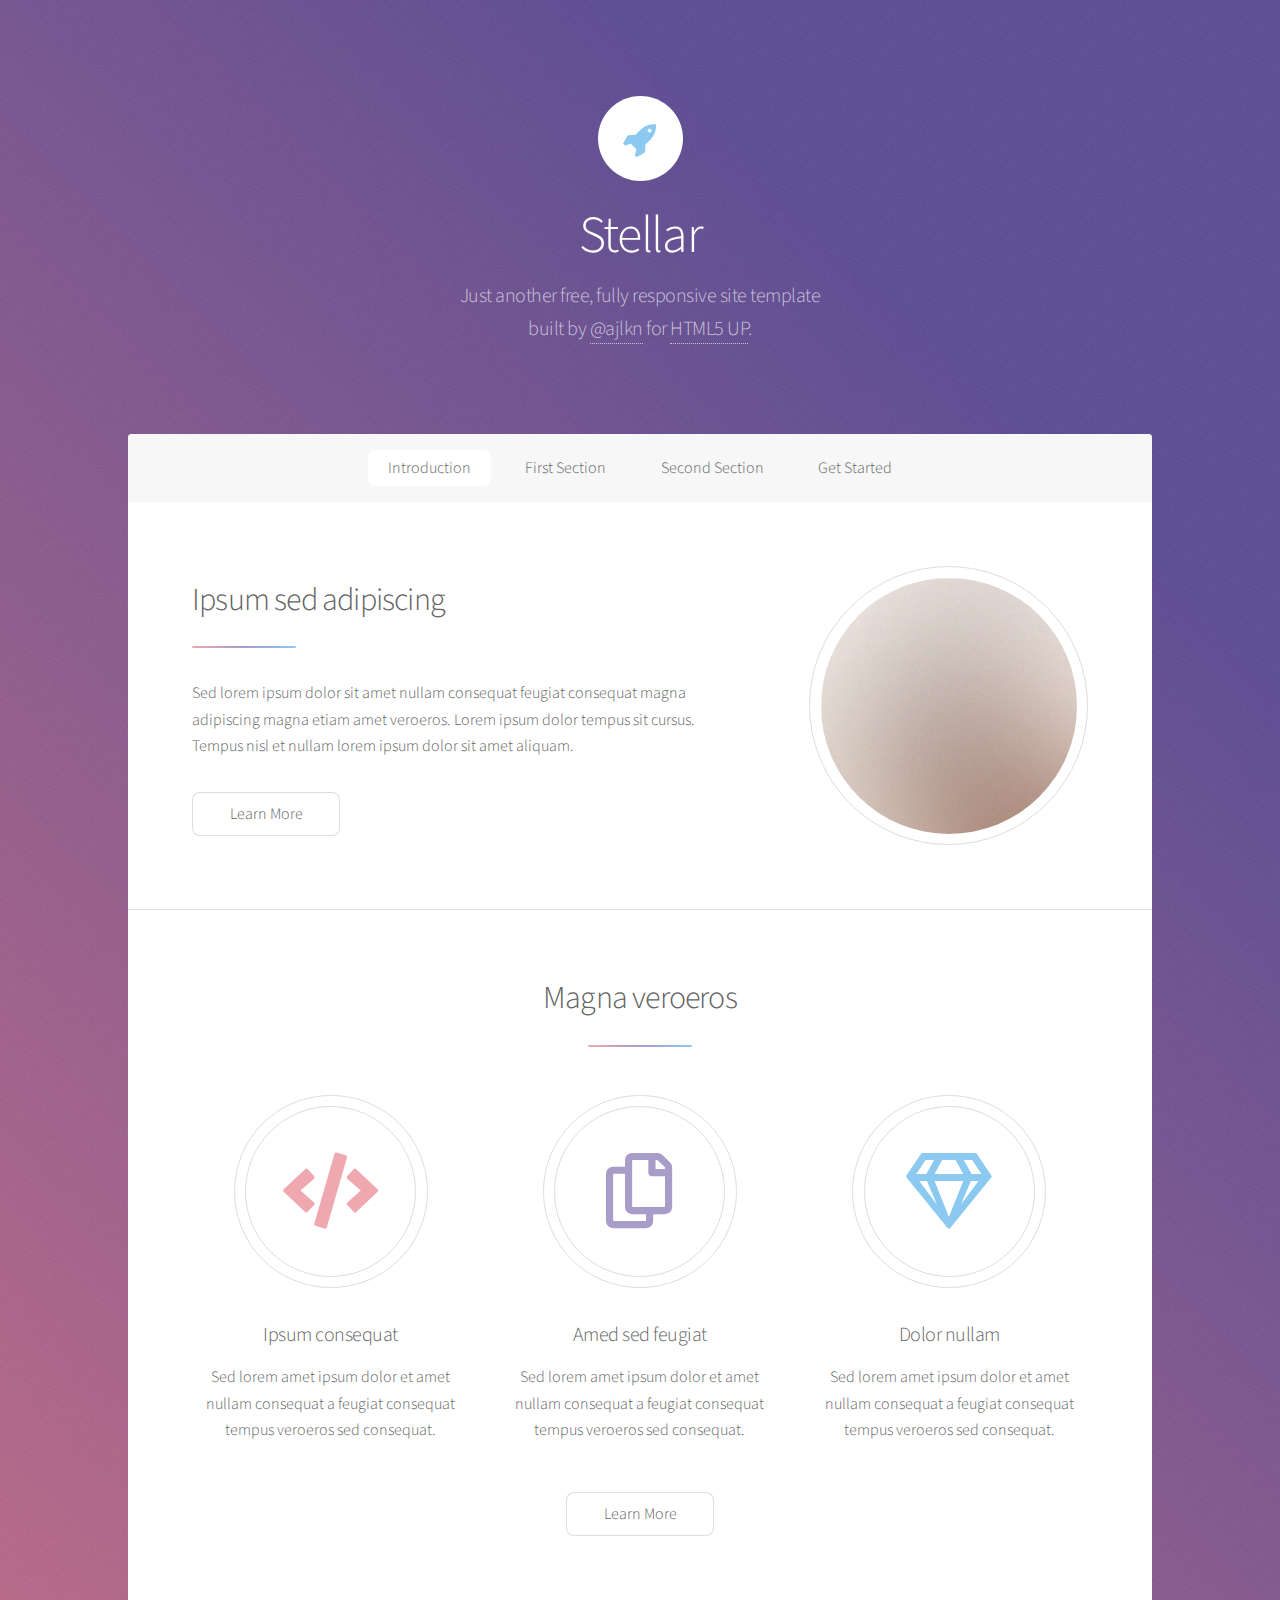
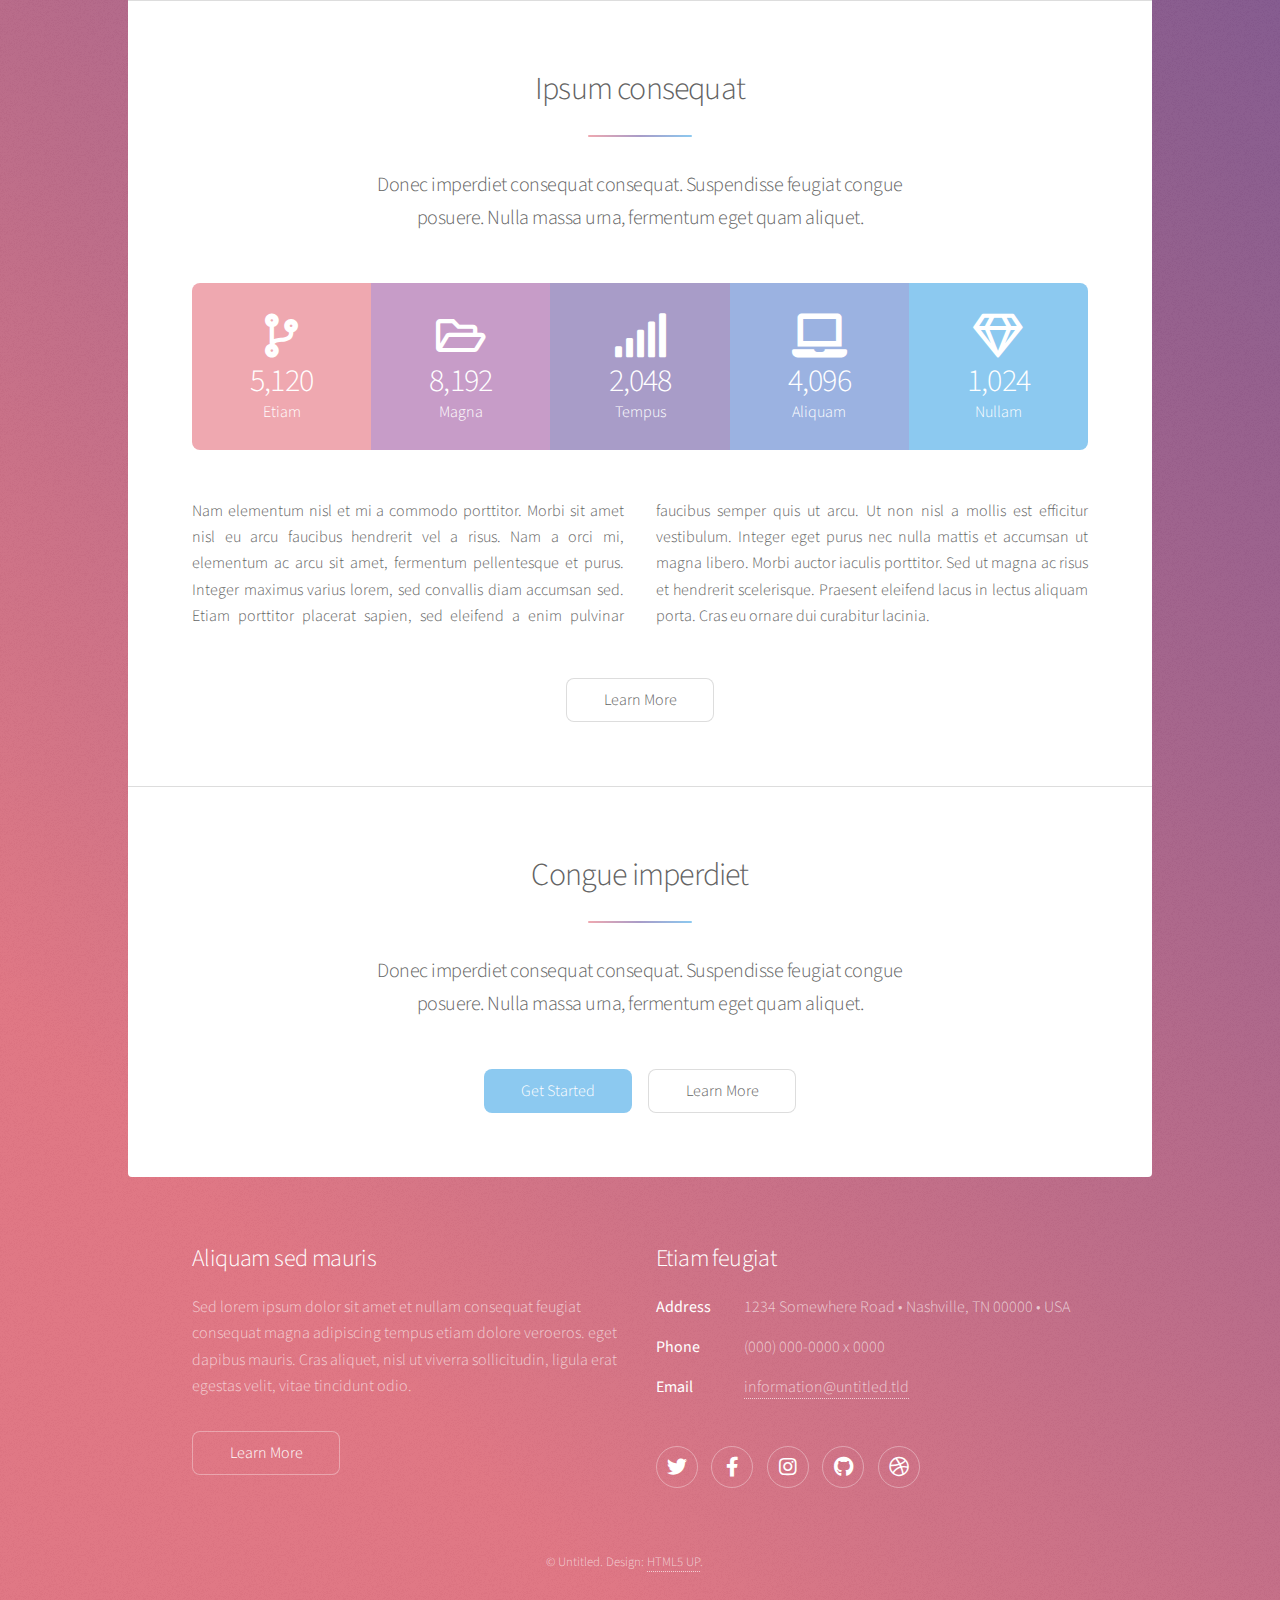
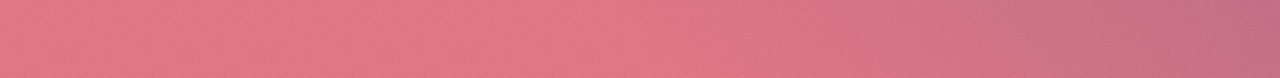
==== index.html @ 2b565977 "chore(pages): Initial commit with template" ====
<!DOCTYPE HTML>
<!--
	Stellar by HTML5 UP
	html5up.net | @ajlkn
	Free for personal and commercial use under the CCA 3.0 license (html5up.net/license)
-->
<html>
	<head>
		<title>Stellar by HTML5 UP</title>
		<meta charset="utf-8" />
		<meta name="viewport" content="width=device-width, initial-scale=1, user-scalable=no" />
		<link rel="stylesheet" href="assets/css/main.css" />
		<noscript><link rel="stylesheet" href="assets/css/noscript.css" /></noscript>
	</head>
	<body class="is-preload">

		<!-- Wrapper -->
			<div id="wrapper">

				<!-- Header -->
					<header id="header" class="alt">
						<span class="logo"><img src="images/logo.svg" alt="" /></span>
						<h1>Stellar</h1>
						<p>Just another free, fully responsive site template<br />
						built by <a href="https://twitter.com/ajlkn">@ajlkn</a> for <a href="https://html5up.net">HTML5 UP</a>.</p>
					</header>

				<!-- Nav -->
					<nav id="nav">
						<ul>
							<li><a href="#intro" class="active">Introduction</a></li>
							<li><a href="#first">First Section</a></li>
							<li><a href="#second">Second Section</a></li>
							<li><a href="#cta">Get Started</a></li>
						</ul>
					</nav>

				<!-- Main -->
					<div id="main">

						<!-- Introduction -->
							<section id="intro" class="main">
								<div class="spotlight">
									<div class="content">
										<header class="major">
											<h2>Ipsum sed adipiscing</h2>
										</header>
										<p>Sed lorem ipsum dolor sit amet nullam consequat feugiat consequat magna
										adipiscing magna etiam amet veroeros. Lorem ipsum dolor tempus sit cursus.
										Tempus nisl et nullam lorem ipsum dolor sit amet aliquam.</p>
										<ul class="actions">
											<li><a href="generic.html" class="button">Learn More</a></li>
										</ul>
									</div>
									<span class="image"><img src="images/pic01.jpg" alt="" /></span>
								</div>
							</section>

						<!-- First Section -->
							<section id="first" class="main special">
								<header class="major">
									<h2>Magna veroeros</h2>
								</header>
								<ul class="features">
									<li>
										<span class="icon solid major style1 fa-code"></span>
										<h3>Ipsum consequat</h3>
										<p>Sed lorem amet ipsum dolor et amet nullam consequat a feugiat consequat tempus veroeros sed consequat.</p>
									</li>
									<li>
										<span class="icon major style3 fa-copy"></span>
										<h3>Amed sed feugiat</h3>
										<p>Sed lorem amet ipsum dolor et amet nullam consequat a feugiat consequat tempus veroeros sed consequat.</p>
									</li>
									<li>
										<span class="icon major style5 fa-gem"></span>
										<h3>Dolor nullam</h3>
										<p>Sed lorem amet ipsum dolor et amet nullam consequat a feugiat consequat tempus veroeros sed consequat.</p>
									</li>
								</ul>
								<footer class="major">
									<ul class="actions special">
										<li><a href="generic.html" class="button">Learn More</a></li>
									</ul>
								</footer>
							</section>

						<!-- Second Section -->
							<section id="second" class="main special">
								<header class="major">
									<h2>Ipsum consequat</h2>
									<p>Donec imperdiet consequat consequat. Suspendisse feugiat congue<br />
									posuere. Nulla massa urna, fermentum eget quam aliquet.</p>
								</header>
								<ul class="statistics">
									<li class="style1">
										<span class="icon solid fa-code-branch"></span>
										<strong>5,120</strong> Etiam
									</li>
									<li class="style2">
										<span class="icon fa-folder-open"></span>
										<strong>8,192</strong> Magna
									</li>
									<li class="style3">
										<span class="icon solid fa-signal"></span>
										<strong>2,048</strong> Tempus
									</li>
									<li class="style4">
										<span class="icon solid fa-laptop"></span>
										<strong>4,096</strong> Aliquam
									</li>
									<li class="style5">
										<span class="icon fa-gem"></span>
										<strong>1,024</strong> Nullam
									</li>
								</ul>
								<p class="content">Nam elementum nisl et mi a commodo porttitor. Morbi sit amet nisl eu arcu faucibus hendrerit vel a risus. Nam a orci mi, elementum ac arcu sit amet, fermentum pellentesque et purus. Integer maximus varius lorem, sed convallis diam accumsan sed. Etiam porttitor placerat sapien, sed eleifend a enim pulvinar faucibus semper quis ut arcu. Ut non nisl a mollis est efficitur vestibulum. Integer eget purus nec nulla mattis et accumsan ut magna libero. Morbi auctor iaculis porttitor. Sed ut magna ac risus et hendrerit scelerisque. Praesent eleifend lacus in lectus aliquam porta. Cras eu ornare dui curabitur lacinia.</p>
								<footer class="major">
									<ul class="actions special">
										<li><a href="generic.html" class="button">Learn More</a></li>
									</ul>
								</footer>
							</section>

						<!-- Get Started -->
							<section id="cta" class="main special">
								<header class="major">
									<h2>Congue imperdiet</h2>
									<p>Donec imperdiet consequat consequat. Suspendisse feugiat congue<br />
									posuere. Nulla massa urna, fermentum eget quam aliquet.</p>
								</header>
								<footer class="major">
									<ul class="actions special">
										<li><a href="generic.html" class="button primary">Get Started</a></li>
										<li><a href="generic.html" class="button">Learn More</a></li>
									</ul>
								</footer>
							</section>

					</div>

				<!-- Footer -->
					<footer id="footer">
						<section>
							<h2>Aliquam sed mauris</h2>
							<p>Sed lorem ipsum dolor sit amet et nullam consequat feugiat consequat magna adipiscing tempus etiam dolore veroeros. eget dapibus mauris. Cras aliquet, nisl ut viverra sollicitudin, ligula erat egestas velit, vitae tincidunt odio.</p>
							<ul class="actions">
								<li><a href="generic.html" class="button">Learn More</a></li>
							</ul>
						</section>
						<section>
							<h2>Etiam feugiat</h2>
							<dl class="alt">
								<dt>Address</dt>
								<dd>1234 Somewhere Road &bull; Nashville, TN 00000 &bull; USA</dd>
								<dt>Phone</dt>
								<dd>(000) 000-0000 x 0000</dd>
								<dt>Email</dt>
								<dd><a href="#">information@untitled.tld</a></dd>
							</dl>
							<ul class="icons">
								<li><a href="#" class="icon brands fa-twitter alt"><span class="label">Twitter</span></a></li>
								<li><a href="#" class="icon brands fa-facebook-f alt"><span class="label">Facebook</span></a></li>
								<li><a href="#" class="icon brands fa-instagram alt"><span class="label">Instagram</span></a></li>
								<li><a href="#" class="icon brands fa-github alt"><span class="label">GitHub</span></a></li>
								<li><a href="#" class="icon brands fa-dribbble alt"><span class="label">Dribbble</span></a></li>
							</ul>
						</section>
						<p class="copyright">&copy; Untitled. Design: <a href="https://html5up.net">HTML5 UP</a>.</p>
					</footer>

			</div>

		<!-- Scripts -->
			<script src="assets/js/jquery.min.js"></script>
			<script src="assets/js/jquery.scrollex.min.js"></script>
			<script src="assets/js/jquery.scrolly.min.js"></script>
			<script src="assets/js/browser.min.js"></script>
			<script src="assets/js/breakpoints.min.js"></script>
			<script src="assets/js/util.js"></script>
			<script src="assets/js/main.js"></script>

	</body>
</html>
---- assets/css/main.css ----
@import url(fontawesome-all.min.css);
@import 'https://fonts.googleapis.com/css?family=Source+Sans+Pro:300,400';

/*
	Stellar by HTML5 UP
	html5up.net | @ajlkn
	Free for personal and commercial use under the CCA 3.0 license (html5up.net/license)
*/

html, body, div, span, applet, object,
iframe, h1, h2, h3, h4, h5, h6, p, blockquote,
pre, a, abbr, acronym, address, big, cite,
code, del, dfn, em, img, ins, kbd, q, s, samp,
small, strike, strong, sub, sup, tt, var, b,
u, i, center, dl, dt, dd, ol, ul, li, fieldset,
form, label, legend, table, caption, tbody,
tfoot, thead, tr, th, td, article, aside,
canvas, details, embed, figure, figcaption,
footer, header, hgroup, menu, nav, output, ruby,
section, summary, time, mark, audio, video {
	margin: 0;
	padding: 0;
	border: 0;
	font-size: 100%;
	font: inherit;
	vertical-align: baseline;}

article, aside, details, figcaption, figure,
footer, header, hgroup, menu, nav, section {
	display: block;}

body {
	line-height: 1;
}

ol, ul {
	list-style: none;
}

blockquote, q {
	quotes: none;
}

	blockquote:before, blockquote:after, q:before, q:after {
		content: '';
		content: none;
	}

table {
	border-collapse: collapse;
	border-spacing: 0;
}

body {
	-webkit-text-size-adjust: none;
}

mark {
	background-color: transparent;
	color: inherit;
}

input::-moz-focus-inner {
	border: 0;
	padding: 0;
}

input, select, textarea {
	-moz-appearance: none;
	-webkit-appearance: none;
	-ms-appearance: none;
	appearance: none;
}

/* Basic */

	@-ms-viewport {
		width: device-width;
	}

	body {
		-ms-overflow-style: scrollbar;
	}

	@media screen and (max-width: 480px) {

		html, body {
			min-width: 320px;
		}

	}

	html {
		box-sizing: border-box;
	}

	*, *:before, *:after {
		box-sizing: inherit;
	}

	body {
		background-color: #935d8c;
		background-image: url("images/overlay.png"), -moz-linear-gradient(45deg, #e37682 15%, #5f4d93 85%);
		background-image: url("images/overlay.png"), -webkit-linear-gradient(45deg, #e37682 15%, #5f4d93 85%);
		background-image: url("images/overlay.png"), -ms-linear-gradient(45deg, #e37682 15%, #5f4d93 85%);
		background-image: url("images/overlay.png"), linear-gradient(45deg, #e37682 15%, #5f4d93 85%);
	}

		body.is-preload *, body.is-preload *:before, body.is-preload *:after {
			-moz-animation: none !important;
			-webkit-animation: none !important;
			-ms-animation: none !important;
			animation: none !important;
			-moz-transition: none !important;
			-webkit-transition: none !important;
			-ms-transition: none !important;
			transition: none !important;
		}

/* Type */

	body {
		background-color: #935d8c;
		color: rgba(255, 255, 255, 0.65);
	}

	body, input, select, textarea {
		font-family: "Source Sans Pro", Helvetica, sans-serif;
		font-size: 17pt;
		font-weight: 300;
		line-height: 1.65;
	}

		@media screen and (max-width: 1680px) {

			body, input, select, textarea {
				font-size: 14pt;
			}

		}

		@media screen and (max-width: 1280px) {

			body, input, select, textarea {
				font-size: 12pt;
			}

		}

		@media screen and (max-width: 360px) {

			body, input, select, textarea {
				font-size: 11pt;
			}

		}

	a {
		-moz-transition: color 0.2s ease, border-bottom 0.2s ease;
		-webkit-transition: color 0.2s ease, border-bottom 0.2s ease;
		-ms-transition: color 0.2s ease, border-bottom 0.2s ease;
		transition: color 0.2s ease, border-bottom 0.2s ease;
		text-decoration: none;
		border-bottom: dotted 1px;
		color: inherit;
	}

		a:hover {
			border-bottom-color: transparent;
		}

	strong, b {
		font-weight: 400;
	}

	em, i {
		font-style: italic;
	}

	p {
		margin: 0 0 2em 0;
	}

		p.content {
			-moz-columns: 20em 2;
			-webkit-columns: 20em 2;
			-ms-columns: 20em 2;
			columns: 20em 2;
			-moz-column-gap: 2em;
			-webkit-column-gap: 2em;
			-ms-column-gap: 2em;
			column-gap: 2em;
			text-align: justify;
		}

	h1, h2, h3, h4, h5, h6 {
		font-weight: 300;
		line-height: 1.5;
		margin: 0 0 0.7em 0;
		letter-spacing: -0.025em;
	}

		h1 a, h2 a, h3 a, h4 a, h5 a, h6 a {
			color: inherit;
			text-decoration: none;
		}

	h1 {
		font-size: 2.5em;
		line-height: 1.2;
	}

	h2 {
		font-size: 1.5em;
	}

	h3 {
		font-size: 1.25em;
	}

	h4 {
		font-size: 1.1em;
	}

	h5 {
		font-size: 0.9em;
	}

	h6 {
		font-size: 0.7em;
	}

	@media screen and (max-width: 736px) {

		h1 {
			font-size: 2em;
		}

	}

	sub {
		font-size: 0.8em;
		position: relative;
		top: 0.5em;
	}

	sup {
		font-size: 0.8em;
		position: relative;
		top: -0.5em;
	}

	blockquote {
		border-left: solid 4px;
		font-style: italic;
		margin: 0 0 2em 0;
		padding: 0.5em 0 0.5em 2em;
	}

	code {
		border-radius: 8px;
		border: solid 1px;
		font-family: "Courier New", monospace;
		font-size: 0.9em;
		margin: 0 0.25em;
		padding: 0.25em 0.65em;
	}

	pre {
		-webkit-overflow-scrolling: touch;
		font-family: "Courier New", monospace;
		font-size: 0.9em;
		margin: 0 0 2em 0;
	}

		pre code {
			display: block;
			line-height: 1.75;
			padding: 1em 1.5em;
			overflow-x: auto;
		}

	hr {
		border: 0;
		border-bottom: solid 1px;
		margin: 2em 0;
	}

		hr.major {
			margin: 3em 0;
		}

	.align-left {
		text-align: left;
	}

	.align-center {
		text-align: center;
	}

	.align-right {
		text-align: right;
	}

	input, select, textarea {
		color: #ffffff;
	}

	a:hover {
		color: #ffffff;
	}

	strong, b {
		color: #ffffff;
	}

	h1, h2, h3, h4, h5, h6 {
		color: #ffffff;
	}

	blockquote {
		border-left-color: rgba(255, 255, 255, 0.35);
	}

	code {
		background: rgba(255, 255, 255, 0.075);
		border-color: rgba(255, 255, 255, 0.35);
	}

	hr {
		border-bottom-color: rgba(255, 255, 255, 0.35);
	}

/* Row */

	.row {
		display: flex;
		flex-wrap: wrap;
		box-sizing: border-box;
		align-items: stretch;
	}

		.row > * {
			box-sizing: border-box;
		}

		.row.gtr-uniform > * > :last-child {
			margin-bottom: 0;
		}

		.row.aln-left {
			justify-content: flex-start;
		}

		.row.aln-center {
			justify-content: center;
		}

		.row.aln-right {
			justify-content: flex-end;
		}

		.row.aln-top {
			align-items: flex-start;
		}

		.row.aln-middle {
			align-items: center;
		}

		.row.aln-bottom {
			align-items: flex-end;
		}

		.row > .imp {
			order: -1;
		}

		.row > .col-1 {
			width: 8.33333%;
		}

		.row > .off-1 {
			margin-left: 8.33333%;
		}

		.row > .col-2 {
			width: 16.66667%;
		}

		.row > .off-2 {
			margin-left: 16.66667%;
		}

		.row > .col-3 {
			width: 25%;
		}

		.row > .off-3 {
			margin-left: 25%;
		}

		.row > .col-4 {
			width: 33.33333%;
		}

		.row > .off-4 {
			margin-left: 33.33333%;
		}

		.row > .col-5 {
			width: 41.66667%;
		}

		.row > .off-5 {
			margin-left: 41.66667%;
		}

		.row > .col-6 {
			width: 50%;
		}

		.row > .off-6 {
			margin-left: 50%;
		}

		.row > .col-7 {
			width: 58.33333%;
		}

		.row > .off-7 {
			margin-left: 58.33333%;
		}

		.row > .col-8 {
			width: 66.66667%;
		}

		.row > .off-8 {
			margin-left: 66.66667%;
		}

		.row > .col-9 {
			width: 75%;
		}

		.row > .off-9 {
			margin-left: 75%;
		}

		.row > .col-10 {
			width: 83.33333%;
		}

		.row > .off-10 {
			margin-left: 83.33333%;
		}

		.row > .col-11 {
			width: 91.66667%;
		}

		.row > .off-11 {
			margin-left: 91.66667%;
		}

		.row > .col-12 {
			width: 100%;
		}

		.row > .off-12 {
			margin-left: 100%;
		}

		.row.gtr-0 {
			margin-top: 0;
			margin-left: 0em;
		}

			.row.gtr-0 > * {
				padding: 0 0 0 0em;
			}

			.row.gtr-0.gtr-uniform {
				margin-top: 0em;
			}

				.row.gtr-0.gtr-uniform > * {
					padding-top: 0em;
				}

		.row.gtr-25 {
			margin-top: 0;
			margin-left: -0.375em;
		}

			.row.gtr-25 > * {
				padding: 0 0 0 0.375em;
			}

			.row.gtr-25.gtr-uniform {
				margin-top: -0.375em;
			}

				.row.gtr-25.gtr-uniform > * {
					padding-top: 0.375em;
				}

		.row.gtr-50 {
			margin-top: 0;
			margin-left: -0.75em;
		}

			.row.gtr-50 > * {
				padding: 0 0 0 0.75em;
			}

			.row.gtr-50.gtr-uniform {
				margin-top: -0.75em;
			}

				.row.gtr-50.gtr-uniform > * {
					padding-top: 0.75em;
				}

		.row {
			margin-top: 0;
			margin-left: -1.5em;
		}

			.row > * {
				padding: 0 0 0 1.5em;
			}

			.row.gtr-uniform {
				margin-top: -1.5em;
			}

				.row.gtr-uniform > * {
					padding-top: 1.5em;
				}

		.row.gtr-150 {
			margin-top: 0;
			margin-left: -2.25em;
		}

			.row.gtr-150 > * {
				padding: 0 0 0 2.25em;
			}

			.row.gtr-150.gtr-uniform {
				margin-top: -2.25em;
			}

				.row.gtr-150.gtr-uniform > * {
					padding-top: 2.25em;
				}

		.row.gtr-200 {
			margin-top: 0;
			margin-left: -3em;
		}

			.row.gtr-200 > * {
				padding: 0 0 0 3em;
			}

			.row.gtr-200.gtr-uniform {
				margin-top: -3em;
			}

				.row.gtr-200.gtr-uniform > * {
					padding-top: 3em;
				}

		@media screen and (max-width: 1680px) {

			.row {
				display: flex;
				flex-wrap: wrap;
				box-sizing: border-box;
				align-items: stretch;
			}

				.row > * {
					box-sizing: border-box;
				}

				.row.gtr-uniform > * > :last-child {
					margin-bottom: 0;
				}

				.row.aln-left {
					justify-content: flex-start;
				}

				.row.aln-center {
					justify-content: center;
				}

				.row.aln-right {
					justify-content: flex-end;
				}

				.row.aln-top {
					align-items: flex-start;
				}

				.row.aln-middle {
					align-items: center;
				}

				.row.aln-bottom {
					align-items: flex-end;
				}

				.row > .imp-xlarge {
					order: -1;
				}

				.row > .col-1-xlarge {
					width: 8.33333%;
				}

				.row > .off-1-xlarge {
					margin-left: 8.33333%;
				}

				.row > .col-2-xlarge {
					width: 16.66667%;
				}

				.row > .off-2-xlarge {
					margin-left: 16.66667%;
				}

				.row > .col-3-xlarge {
					width: 25%;
				}

				.row > .off-3-xlarge {
					margin-left: 25%;
				}

				.row > .col-4-xlarge {
					width: 33.33333%;
				}

				.row > .off-4-xlarge {
					margin-left: 33.33333%;
				}

				.row > .col-5-xlarge {
					width: 41.66667%;
				}

				.row > .off-5-xlarge {
					margin-left: 41.66667%;
				}

				.row > .col-6-xlarge {
					width: 50%;
				}

				.row > .off-6-xlarge {
					margin-left: 50%;
				}

				.row > .col-7-xlarge {
					width: 58.33333%;
				}

				.row > .off-7-xlarge {
					margin-left: 58.33333%;
				}

				.row > .col-8-xlarge {
					width: 66.66667%;
				}

				.row > .off-8-xlarge {
					margin-left: 66.66667%;
				}

				.row > .col-9-xlarge {
					width: 75%;
				}

				.row > .off-9-xlarge {
					margin-left: 75%;
				}

				.row > .col-10-xlarge {
					width: 83.33333%;
				}

				.row > .off-10-xlarge {
					margin-left: 83.33333%;
				}

				.row > .col-11-xlarge {
					width: 91.66667%;
				}

				.row > .off-11-xlarge {
					margin-left: 91.66667%;
				}

				.row > .col-12-xlarge {
					width: 100%;
				}

				.row > .off-12-xlarge {
					margin-left: 100%;
				}

				.row.gtr-0 {
					margin-top: 0;
					margin-left: 0em;
				}

					.row.gtr-0 > * {
						padding: 0 0 0 0em;
					}

					.row.gtr-0.gtr-uniform {
						margin-top: 0em;
					}

						.row.gtr-0.gtr-uniform > * {
							padding-top: 0em;
						}

				.row.gtr-25 {
					margin-top: 0;
					margin-left: -0.375em;
				}

					.row.gtr-25 > * {
						padding: 0 0 0 0.375em;
					}

					.row.gtr-25.gtr-uniform {
						margin-top: -0.375em;
					}

						.row.gtr-25.gtr-uniform > * {
							padding-top: 0.375em;
						}

				.row.gtr-50 {
					margin-top: 0;
					margin-left: -0.75em;
				}

					.row.gtr-50 > * {
						padding: 0 0 0 0.75em;
					}

					.row.gtr-50.gtr-uniform {
						margin-top: -0.75em;
					}

						.row.gtr-50.gtr-uniform > * {
							padding-top: 0.75em;
						}

				.row {
					margin-top: 0;
					margin-left: -1.5em;
				}

					.row > * {
						padding: 0 0 0 1.5em;
					}

					.row.gtr-uniform {
						margin-top: -1.5em;
					}

						.row.gtr-uniform > * {
							padding-top: 1.5em;
						}

				.row.gtr-150 {
					margin-top: 0;
					margin-left: -2.25em;
				}

					.row.gtr-150 > * {
						padding: 0 0 0 2.25em;
					}

					.row.gtr-150.gtr-uniform {
						margin-top: -2.25em;
					}

						.row.gtr-150.gtr-uniform > * {
							padding-top: 2.25em;
						}

				.row.gtr-200 {
					margin-top: 0;
					margin-left: -3em;
				}

					.row.gtr-200 > * {
						padding: 0 0 0 3em;
					}

					.row.gtr-200.gtr-uniform {
						margin-top: -3em;
					}

						.row.gtr-200.gtr-uniform > * {
							padding-top: 3em;
						}

		}

		@media screen and (max-width: 1280px) {

			.row {
				display: flex;
				flex-wrap: wrap;
				box-sizing: border-box;
				align-items: stretch;
			}

				.row > * {
					box-sizing: border-box;
				}

				.row.gtr-uniform > * > :last-child {
					margin-bottom: 0;
				}

				.row.aln-left {
					justify-content: flex-start;
				}

				.row.aln-center {
					justify-content: center;
				}

				.row.aln-right {
					justify-content: flex-end;
				}

				.row.aln-top {
					align-items: flex-start;
				}

				.row.aln-middle {
					align-items: center;
				}

				.row.aln-bottom {
					align-items: flex-end;
				}

				.row > .imp-large {
					order: -1;
				}

				.row > .col-1-large {
					width: 8.33333%;
				}

				.row > .off-1-large {
					margin-left: 8.33333%;
				}

				.row > .col-2-large {
					width: 16.66667%;
				}

				.row > .off-2-large {
					margin-left: 16.66667%;
				}

				.row > .col-3-large {
					width: 25%;
				}

				.row > .off-3-large {
					margin-left: 25%;
				}

				.row > .col-4-large {
					width: 33.33333%;
				}

				.row > .off-4-large {
					margin-left: 33.33333%;
				}

				.row > .col-5-large {
					width: 41.66667%;
				}

				.row > .off-5-large {
					margin-left: 41.66667%;
				}

				.row > .col-6-large {
					width: 50%;
				}

				.row > .off-6-large {
					margin-left: 50%;
				}

				.row > .col-7-large {
					width: 58.33333%;
				}

				.row > .off-7-large {
					margin-left: 58.33333%;
				}

				.row > .col-8-large {
					width: 66.66667%;
				}

				.row > .off-8-large {
					margin-left: 66.66667%;
				}

				.row > .col-9-large {
					width: 75%;
				}

				.row > .off-9-large {
					margin-left: 75%;
				}

				.row > .col-10-large {
					width: 83.33333%;
				}

				.row > .off-10-large {
					margin-left: 83.33333%;
				}

				.row > .col-11-large {
					width: 91.66667%;
				}

				.row > .off-11-large {
					margin-left: 91.66667%;
				}

				.row > .col-12-large {
					width: 100%;
				}

				.row > .off-12-large {
					margin-left: 100%;
				}

				.row.gtr-0 {
					margin-top: 0;
					margin-left: 0em;
				}

					.row.gtr-0 > * {
						padding: 0 0 0 0em;
					}

					.row.gtr-0.gtr-uniform {
						margin-top: 0em;
					}

						.row.gtr-0.gtr-uniform > * {
							padding-top: 0em;
						}

				.row.gtr-25 {
					margin-top: 0;
					margin-left: -0.375em;
				}

					.row.gtr-25 > * {
						padding: 0 0 0 0.375em;
					}

					.row.gtr-25.gtr-uniform {
						margin-top: -0.375em;
					}

						.row.gtr-25.gtr-uniform > * {
							padding-top: 0.375em;
						}

				.row.gtr-50 {
					margin-top: 0;
					margin-left: -0.75em;
				}

					.row.gtr-50 > * {
						padding: 0 0 0 0.75em;
					}

					.row.gtr-50.gtr-uniform {
						margin-top: -0.75em;
					}

						.row.gtr-50.gtr-uniform > * {
							padding-top: 0.75em;
						}

				.row {
					margin-top: 0;
					margin-left: -1.5em;
				}

					.row > * {
						padding: 0 0 0 1.5em;
					}

					.row.gtr-uniform {
						margin-top: -1.5em;
					}

						.row.gtr-uniform > * {
							padding-top: 1.5em;
						}

				.row.gtr-150 {
					margin-top: 0;
					margin-left: -2.25em;
				}

					.row.gtr-150 > * {
						padding: 0 0 0 2.25em;
					}

					.row.gtr-150.gtr-uniform {
						margin-top: -2.25em;
					}

						.row.gtr-150.gtr-uniform > * {
							padding-top: 2.25em;
						}

				.row.gtr-200 {
					margin-top: 0;
					margin-left: -3em;
				}

					.row.gtr-200 > * {
						padding: 0 0 0 3em;
					}

					.row.gtr-200.gtr-uniform {
						margin-top: -3em;
					}

						.row.gtr-200.gtr-uniform > * {
							padding-top: 3em;
						}

		}

		@media screen and (max-width: 980px) {

			.row {
				display: flex;
				flex-wrap: wrap;
				box-sizing: border-box;
				align-items: stretch;
			}

				.row > * {
					box-sizing: border-box;
				}

				.row.gtr-uniform > * > :last-child {
					margin-bottom: 0;
				}

				.row.aln-left {
					justify-content: flex-start;
				}

				.row.aln-center {
					justify-content: center;
				}

				.row.aln-right {
					justify-content: flex-end;
				}

				.row.aln-top {
					align-items: flex-start;
				}

				.row.aln-middle {
					align-items: center;
				}

				.row.aln-bottom {
					align-items: flex-end;
				}

				.row > .imp-medium {
					order: -1;
				}

				.row > .col-1-medium {
					width: 8.33333%;
				}

				.row > .off-1-medium {
					margin-left: 8.33333%;
				}

				.row > .col-2-medium {
					width: 16.66667%;
				}

				.row > .off-2-medium {
					margin-left: 16.66667%;
				}

				.row > .col-3-medium {
					width: 25%;
				}

				.row > .off-3-medium {
					margin-left: 25%;
				}

				.row > .col-4-medium {
					width: 33.33333%;
				}

				.row > .off-4-medium {
					margin-left: 33.33333%;
				}

				.row > .col-5-medium {
					width: 41.66667%;
				}

				.row > .off-5-medium {
					margin-left: 41.66667%;
				}

				.row > .col-6-medium {
					width: 50%;
				}

				.row > .off-6-medium {
					margin-left: 50%;
				}

				.row > .col-7-medium {
					width: 58.33333%;
				}

				.row > .off-7-medium {
					margin-left: 58.33333%;
				}

				.row > .col-8-medium {
					width: 66.66667%;
				}

				.row > .off-8-medium {
					margin-left: 66.66667%;
				}

				.row > .col-9-medium {
					width: 75%;
				}

				.row > .off-9-medium {
					margin-left: 75%;
				}

				.row > .col-10-medium {
					width: 83.33333%;
				}

				.row > .off-10-medium {
					margin-left: 83.33333%;
				}

				.row > .col-11-medium {
					width: 91.66667%;
				}

				.row > .off-11-medium {
					margin-left: 91.66667%;
				}

				.row > .col-12-medium {
					width: 100%;
				}

				.row > .off-12-medium {
					margin-left: 100%;
				}

				.row.gtr-0 {
					margin-top: 0;
					margin-left: 0em;
				}

					.row.gtr-0 > * {
						padding: 0 0 0 0em;
					}

					.row.gtr-0.gtr-uniform {
						margin-top: 0em;
					}

						.row.gtr-0.gtr-uniform > * {
							padding-top: 0em;
						}

				.row.gtr-25 {
					margin-top: 0;
					margin-left: -0.375em;
				}

					.row.gtr-25 > * {
						padding: 0 0 0 0.375em;
					}

					.row.gtr-25.gtr-uniform {
						margin-top: -0.375em;
					}

						.row.gtr-25.gtr-uniform > * {
							padding-top: 0.375em;
						}

				.row.gtr-50 {
					margin-top: 0;
					margin-left: -0.75em;
				}

					.row.gtr-50 > * {
						padding: 0 0 0 0.75em;
					}

					.row.gtr-50.gtr-uniform {
						margin-top: -0.75em;
					}

						.row.gtr-50.gtr-uniform > * {
							padding-top: 0.75em;
						}

				.row {
					margin-top: 0;
					margin-left: -1.5em;
				}

					.row > * {
						padding: 0 0 0 1.5em;
					}

					.row.gtr-uniform {
						margin-top: -1.5em;
					}

						.row.gtr-uniform > * {
							padding-top: 1.5em;
						}

				.row.gtr-150 {
					margin-top: 0;
					margin-left: -2.25em;
				}

					.row.gtr-150 > * {
						padding: 0 0 0 2.25em;
					}

					.row.gtr-150.gtr-uniform {
						margin-top: -2.25em;
					}

						.row.gtr-150.gtr-uniform > * {
							padding-top: 2.25em;
						}

				.row.gtr-200 {
					margin-top: 0;
					margin-left: -3em;
				}

					.row.gtr-200 > * {
						padding: 0 0 0 3em;
					}

					.row.gtr-200.gtr-uniform {
						margin-top: -3em;
					}

						.row.gtr-200.gtr-uniform > * {
							padding-top: 3em;
						}

		}

		@media screen and (max-width: 736px) {

			.row {
				display: flex;
				flex-wrap: wrap;
				box-sizing: border-box;
				align-items: stretch;
			}

				.row > * {
					box-sizing: border-box;
				}

				.row.gtr-uniform > * > :last-child {
					margin-bottom: 0;
				}

				.row.aln-left {
					justify-content: flex-start;
				}

				.row.aln-center {
					justify-content: center;
				}

				.row.aln-right {
					justify-content: flex-end;
				}

				.row.aln-top {
					align-items: flex-start;
				}

				.row.aln-middle {
					align-items: center;
				}

				.row.aln-bottom {
					align-items: flex-end;
				}

				.row > .imp-small {
					order: -1;
				}

				.row > .col-1-small {
					width: 8.33333%;
				}

				.row > .off-1-small {
					margin-left: 8.33333%;
				}

				.row > .col-2-small {
					width: 16.66667%;
				}

				.row > .off-2-small {
					margin-left: 16.66667%;
				}

				.row > .col-3-small {
					width: 25%;
				}

				.row > .off-3-small {
					margin-left: 25%;
				}

				.row > .col-4-small {
					width: 33.33333%;
				}

				.row > .off-4-small {
					margin-left: 33.33333%;
				}

				.row > .col-5-small {
					width: 41.66667%;
				}

				.row > .off-5-small {
					margin-left: 41.66667%;
				}

				.row > .col-6-small {
					width: 50%;
				}

				.row > .off-6-small {
					margin-left: 50%;
				}

				.row > .col-7-small {
					width: 58.33333%;
				}

				.row > .off-7-small {
					margin-left: 58.33333%;
				}

				.row > .col-8-small {
					width: 66.66667%;
				}

				.row > .off-8-small {
					margin-left: 66.66667%;
				}

				.row > .col-9-small {
					width: 75%;
				}

				.row > .off-9-small {
					margin-left: 75%;
				}

				.row > .col-10-small {
					width: 83.33333%;
				}

				.row > .off-10-small {
					margin-left: 83.33333%;
				}

				.row > .col-11-small {
					width: 91.66667%;
				}

				.row > .off-11-small {
					margin-left: 91.66667%;
				}

				.row > .col-12-small {
					width: 100%;
				}

				.row > .off-12-small {
					margin-left: 100%;
				}

				.row.gtr-0 {
					margin-top: 0;
					margin-left: 0em;
				}

					.row.gtr-0 > * {
						padding: 0 0 0 0em;
					}

					.row.gtr-0.gtr-uniform {
						margin-top: 0em;
					}

						.row.gtr-0.gtr-uniform > * {
							padding-top: 0em;
						}

				.row.gtr-25 {
					margin-top: 0;
					margin-left: -0.25em;
				}

					.row.gtr-25 > * {
						padding: 0 0 0 0.25em;
					}

					.row.gtr-25.gtr-uniform {
						margin-top: -0.25em;
					}

						.row.gtr-25.gtr-uniform > * {
							padding-top: 0.25em;
						}

				.row.gtr-50 {
					margin-top: 0;
					margin-left: -0.5em;
				}

					.row.gtr-50 > * {
						padding: 0 0 0 0.5em;
					}

					.row.gtr-50.gtr-uniform {
						margin-top: -0.5em;
					}

						.row.gtr-50.gtr-uniform > * {
							padding-top: 0.5em;
						}

				.row {
					margin-top: 0;
					margin-left: -1em;
				}

					.row > * {
						padding: 0 0 0 1em;
					}

					.row.gtr-uniform {
						margin-top: -1em;
					}

						.row.gtr-uniform > * {
							padding-top: 1em;
						}

				.row.gtr-150 {
					margin-top: 0;
					margin-left: -1.5em;
				}

					.row.gtr-150 > * {
						padding: 0 0 0 1.5em;
					}

					.row.gtr-150.gtr-uniform {
						margin-top: -1.5em;
					}

						.row.gtr-150.gtr-uniform > * {
							padding-top: 1.5em;
						}

				.row.gtr-200 {
					margin-top: 0;
					margin-left: -2em;
				}

					.row.gtr-200 > * {
						padding: 0 0 0 2em;
					}

					.row.gtr-200.gtr-uniform {
						margin-top: -2em;
					}

						.row.gtr-200.gtr-uniform > * {
							padding-top: 2em;
						}

		}

		@media screen and (max-width: 480px) {

			.row {
				display: flex;
				flex-wrap: wrap;
				box-sizing: border-box;
				align-items: stretch;
			}

				.row > * {
					box-sizing: border-box;
				}

				.row.gtr-uniform > * > :last-child {
					margin-bottom: 0;
				}

				.row.aln-left {
					justify-content: flex-start;
				}

				.row.aln-center {
					justify-content: center;
				}

				.row.aln-right {
					justify-content: flex-end;
				}

				.row.aln-top {
					align-items: flex-start;
				}

				.row.aln-middle {
					align-items: center;
				}

				.row.aln-bottom {
					align-items: flex-end;
				}

				.row > .imp-xsmall {
					order: -1;
				}

				.row > .col-1-xsmall {
					width: 8.33333%;
				}

				.row > .off-1-xsmall {
					margin-left: 8.33333%;
				}

				.row > .col-2-xsmall {
					width: 16.66667%;
				}

				.row > .off-2-xsmall {
					margin-left: 16.66667%;
				}

				.row > .col-3-xsmall {
					width: 25%;
				}

				.row > .off-3-xsmall {
					margin-left: 25%;
				}

				.row > .col-4-xsmall {
					width: 33.33333%;
				}

				.row > .off-4-xsmall {
					margin-left: 33.33333%;
				}

				.row > .col-5-xsmall {
					width: 41.66667%;
				}

				.row > .off-5-xsmall {
					margin-left: 41.66667%;
				}

				.row > .col-6-xsmall {
					width: 50%;
				}

				.row > .off-6-xsmall {
					margin-left: 50%;
				}

				.row > .col-7-xsmall {
					width: 58.33333%;
				}

				.row > .off-7-xsmall {
					margin-left: 58.33333%;
				}

				.row > .col-8-xsmall {
					width: 66.66667%;
				}

				.row > .off-8-xsmall {
					margin-left: 66.66667%;
				}

				.row > .col-9-xsmall {
					width: 75%;
				}

				.row > .off-9-xsmall {
					margin-left: 75%;
				}

				.row > .col-10-xsmall {
					width: 83.33333%;
				}

				.row > .off-10-xsmall {
					margin-left: 83.33333%;
				}

				.row > .col-11-xsmall {
					width: 91.66667%;
				}

				.row > .off-11-xsmall {
					margin-left: 91.66667%;
				}

				.row > .col-12-xsmall {
					width: 100%;
				}

				.row > .off-12-xsmall {
					margin-left: 100%;
				}

				.row.gtr-0 {
					margin-top: 0;
					margin-left: 0em;
				}

					.row.gtr-0 > * {
						padding: 0 0 0 0em;
					}

					.row.gtr-0.gtr-uniform {
						margin-top: 0em;
					}

						.row.gtr-0.gtr-uniform > * {
							padding-top: 0em;
						}

				.row.gtr-25 {
					margin-top: 0;
					margin-left: -0.3125em;
				}

					.row.gtr-25 > * {
						padding: 0 0 0 0.3125em;
					}

					.row.gtr-25.gtr-uniform {
						margin-top: -0.3125em;
					}

						.row.gtr-25.gtr-uniform > * {
							padding-top: 0.3125em;
						}

				.row.gtr-50 {
					margin-top: 0;
					margin-left: -0.625em;
				}

					.row.gtr-50 > * {
						padding: 0 0 0 0.625em;
					}

					.row.gtr-50.gtr-uniform {
						margin-top: -0.625em;
					}

						.row.gtr-50.gtr-uniform > * {
							padding-top: 0.625em;
						}

				.row {
					margin-top: 0;
					margin-left: -1.25em;
				}

					.row > * {
						padding: 0 0 0 1.25em;
					}

					.row.gtr-uniform {
						margin-top: -1.25em;
					}

						.row.gtr-uniform > * {
							padding-top: 1.25em;
						}

				.row.gtr-150 {
					margin-top: 0;
					margin-left: -1.875em;
				}

					.row.gtr-150 > * {
						padding: 0 0 0 1.875em;
					}

					.row.gtr-150.gtr-uniform {
						margin-top: -1.875em;
					}

						.row.gtr-150.gtr-uniform > * {
							padding-top: 1.875em;
						}

				.row.gtr-200 {
					margin-top: 0;
					margin-left: -2.5em;
				}

					.row.gtr-200 > * {
						padding: 0 0 0 2.5em;
					}

					.row.gtr-200.gtr-uniform {
						margin-top: -2.5em;
					}

						.row.gtr-200.gtr-uniform > * {
							padding-top: 2.5em;
						}

		}

/* Box */

	.box {
		border-radius: 8px;
		border: solid;
		margin-bottom: 2em;
		padding: 1.5em;
	}

		.box > :last-child,
		.box > :last-child > :last-child,
		.box > :last-child > :last-child > :last-child {
			margin-bottom: 0;
		}

		.box.alt {
			border: 0;
			border-radius: 0;
			padding: 0;
		}

	.box {
		border-color: rgba(255, 255, 255, 0.35);
	}

/* Button */

	input[type="submit"],
	input[type="reset"],
	input[type="button"],
	button,
	.button {
		-moz-appearance: none;
		-webkit-appearance: none;
		-ms-appearance: none;
		appearance: none;
		-moz-transition: background-color 0.2s ease-in-out, color 0.2s ease-in-out;
		-webkit-transition: background-color 0.2s ease-in-out, color 0.2s ease-in-out;
		-ms-transition: background-color 0.2s ease-in-out, color 0.2s ease-in-out;
		transition: background-color 0.2s ease-in-out, color 0.2s ease-in-out;
		border-radius: 8px;
		border: 0;
		cursor: pointer;
		display: inline-block;
		font-weight: 300;
		height: 2.75em;
		line-height: 2.75em;
		min-width: 9.25em;
		padding: 0 1.5em;
		text-align: center;
		text-decoration: none;
		white-space: nowrap;
	}

		input[type="submit"].icon,
		input[type="reset"].icon,
		input[type="button"].icon,
		button.icon,
		.button.icon {
			padding-left: 1.35em;
		}

			input[type="submit"].icon:before,
			input[type="reset"].icon:before,
			input[type="button"].icon:before,
			button.icon:before,
			.button.icon:before {
				margin-right: 0.5em;
			}

		input[type="submit"].fit,
		input[type="reset"].fit,
		input[type="button"].fit,
		button.fit,
		.button.fit {
			width: 100%;
		}

		input[type="submit"].small,
		input[type="reset"].small,
		input[type="button"].small,
		button.small,
		.button.small {
			font-size: 0.8em;
		}

		input[type="submit"].large,
		input[type="reset"].large,
		input[type="button"].large,
		button.large,
		.button.large {
			font-size: 1.35em;
		}

		input[type="submit"].disabled, input[type="submit"]:disabled,
		input[type="reset"].disabled,
		input[type="reset"]:disabled,
		input[type="button"].disabled,
		input[type="button"]:disabled,
		button.disabled,
		button:disabled,
		.button.disabled,
		.button:disabled {
			pointer-events: none;
			opacity: 0.25;
		}

		@media screen and (max-width: 736px) {

			input[type="submit"],
			input[type="reset"],
			input[type="button"],
			button,
			.button {
				min-width: 0;
			}

		}

	input[type="submit"],
	input[type="reset"],
	input[type="button"],
	button,
	.button {
		background-color: transparent;
		box-shadow: inset 0 0 0 1px rgba(255, 255, 255, 0.35);
		color: #ffffff !important;
	}

		input[type="submit"]:hover,
		input[type="reset"]:hover,
		input[type="button"]:hover,
		button:hover,
		.button:hover {
			background-color: rgba(255, 255, 255, 0.075);
		}

		input[type="submit"]:active,
		input[type="reset"]:active,
		input[type="button"]:active,
		button:active,
		.button:active {
			background-color: rgba(255, 255, 255, 0.2);
		}

		input[type="submit"].icon:before,
		input[type="reset"].icon:before,
		input[type="button"].icon:before,
		button.icon:before,
		.button.icon:before {
			color: rgba(255, 255, 255, 0.5);
		}

		input[type="submit"].primary,
		input[type="reset"].primary,
		input[type="button"].primary,
		button.primary,
		.button.primary {
			background-color: #8cc9f0;
			color: #ffffff !important;
			box-shadow: none;
		}

			input[type="submit"].primary:hover,
			input[type="reset"].primary:hover,
			input[type="button"].primary:hover,
			button.primary:hover,
			.button.primary:hover {
				background-color: #9acff2;
			}

			input[type="submit"].primary:active,
			input[type="reset"].primary:active,
			input[type="button"].primary:active,
			button.primary:active,
			.button.primary:active {
				background-color: #7ec3ee;
			}

			input[type="submit"].primary.icon:before,
			input[type="reset"].primary.icon:before,
			input[type="button"].primary.icon:before,
			button.primary.icon:before,
			.button.primary.icon:before {
				color: #ffffff !important;
			}

/* Form */

	form {
		margin: 0 0 2em 0;
	}

	label {
		display: block;
		font-size: 0.9em;
		font-weight: 400;
		margin: 0 0 1em 0;
	}

	input[type="text"],
	input[type="password"],
	input[type="email"],
	select,
	textarea {
		-moz-appearance: none;
		-webkit-appearance: none;
		-ms-appearance: none;
		appearance: none;
		border-radius: 8px;
		border: solid 1px;
		color: inherit;
		display: block;
		outline: 0;
		padding: 0 1em;
		text-decoration: none;
		width: 100%;
	}

		input[type="text"]:invalid,
		input[type="password"]:invalid,
		input[type="email"]:invalid,
		select:invalid,
		textarea:invalid {
			box-shadow: none;
		}

	select {
		background-size: 1.25rem;
		background-repeat: no-repeat;
		background-position: calc(100% - 1rem) center;
		height: 2.75em;
		padding-right: 2.75em;
		text-overflow: ellipsis;
	}

		select:focus::-ms-value {
			background-color: transparent;
		}

		select::-ms-expand {
			display: none;
		}

	input[type="text"],
	input[type="password"],
	input[type="email"],
	select {
		height: 2.75em;
	}

	textarea {
		padding: 0.75em 1em;
	}

	input[type="checkbox"],
	input[type="radio"] {
		-moz-appearance: none;
		-webkit-appearance: none;
		-ms-appearance: none;
		appearance: none;
		display: block;
		float: left;
		margin-right: -2em;
		opacity: 0;
		width: 1em;
		z-index: -1;
	}

		input[type="checkbox"] + label,
		input[type="radio"] + label {
			text-decoration: none;
			cursor: pointer;
			display: inline-block;
			font-size: 1em;
			font-weight: 300;
			padding-left: 2.4em;
			padding-right: 0.75em;
			position: relative;
		}

			input[type="checkbox"] + label:before,
			input[type="radio"] + label:before {
				-moz-osx-font-smoothing: grayscale;
				-webkit-font-smoothing: antialiased;
				display: inline-block;
				font-style: normal;
				font-variant: normal;
				text-rendering: auto;
				line-height: 1;
				text-transform: none !important;
				font-family: 'Font Awesome 5 Free';
				font-weight: 900;
			}

			input[type="checkbox"] + label:before,
			input[type="radio"] + label:before {
				border-radius: 8px;
				border: solid 1px;
				content: '';
				display: inline-block;
				font-size: 0.8em;
				height: 2.0625em;
				left: 0;
				line-height: 2.0625em;
				position: absolute;
				text-align: center;
				top: 0;
				width: 2.0625em;
			}

		input[type="checkbox"]:checked + label:before,
		input[type="radio"]:checked + label:before {
			content: '\f00c';
		}

	input[type="checkbox"] + label:before {
		border-radius: 8px;
	}

	input[type="radio"] + label:before {
		border-radius: 100%;
	}

	::-webkit-input-placeholder {
		opacity: 1.0;
	}

	:-moz-placeholder {
		opacity: 1.0;
	}

	::-moz-placeholder {
		opacity: 1.0;
	}

	:-ms-input-placeholder {
		opacity: 1.0;
	}

	label {
		color: #ffffff;
	}

	input[type="text"],
	input[type="password"],
	input[type="email"],
	select,
	textarea {
		background-color: rgba(255, 255, 255, 0.075);
		border-color: rgba(255, 255, 255, 0.35);
	}

		input[type="text"]:focus,
		input[type="password"]:focus,
		input[type="email"]:focus,
		select:focus,
		textarea:focus {
			border-color: #8cc9f0;
			box-shadow: 0 0 0 1px #8cc9f0;
		}

	select {
		background-image: url("data:image/svg+xml;charset=utf8,%3Csvg xmlns='http://www.w3.org/2000/svg' width='40' height='40' preserveAspectRatio='none' viewBox='0 0 40 40'%3E%3Cpath d='M9.4,12.3l10.4,10.4l10.4-10.4c0.2-0.2,0.5-0.4,0.9-0.4c0.3,0,0.6,0.1,0.9,0.4l3.3,3.3c0.2,0.2,0.4,0.5,0.4,0.9 c0,0.4-0.1,0.6-0.4,0.9L20.7,31.9c-0.2,0.2-0.5,0.4-0.9,0.4c-0.3,0-0.6-0.1-0.9-0.4L4.3,17.3c-0.2-0.2-0.4-0.5-0.4-0.9 c0-0.4,0.1-0.6,0.4-0.9l3.3-3.3c0.2-0.2,0.5-0.4,0.9-0.4S9.1,12.1,9.4,12.3z' fill='rgba(255, 255, 255, 0.35)' /%3E%3C/svg%3E");
	}

		select option {
			color: #ffffff;
			background: #935d8c;
		}

	input[type="checkbox"] + label,
	input[type="radio"] + label {
		color: rgba(255, 255, 255, 0.65);
	}

		input[type="checkbox"] + label:before,
		input[type="radio"] + label:before {
			background: rgba(255, 255, 255, 0.075);
			border-color: rgba(255, 255, 255, 0.35);
		}

	input[type="checkbox"]:checked + label:before,
	input[type="radio"]:checked + label:before {
		background-color: #ffffff;
		border-color: #ffffff;
		color: #935d8c;
	}

	input[type="checkbox"]:focus + label:before,
	input[type="radio"]:focus + label:before {
		border-color: #8cc9f0;
		box-shadow: 0 0 0 1px #8cc9f0;
	}

	::-webkit-input-placeholder {
		color: rgba(255, 255, 255, 0.5) !important;
	}

	:-moz-placeholder {
		color: rgba(255, 255, 255, 0.5) !important;
	}

	::-moz-placeholder {
		color: rgba(255, 255, 255, 0.5) !important;
	}

	:-ms-input-placeholder {
		color: rgba(255, 255, 255, 0.5) !important;
	}

	.formerize-placeholder {
		color: rgba(255, 255, 255, 0.5) !important;
	}

/* Icon */

	.icon {
		text-decoration: none;
		-moz-transition: background-color 0.2s ease-in-out, color 0.2s ease-in-out;
		-webkit-transition: background-color 0.2s ease-in-out, color 0.2s ease-in-out;
		-ms-transition: background-color 0.2s ease-in-out, color 0.2s ease-in-out;
		transition: background-color 0.2s ease-in-out, color 0.2s ease-in-out;
		border-bottom: none;
		position: relative;
	}

		.icon:before {
			-moz-osx-font-smoothing: grayscale;
			-webkit-font-smoothing: antialiased;
			display: inline-block;
			font-style: normal;
			font-variant: normal;
			text-rendering: auto;
			line-height: 1;
			text-transform: none !important;
			font-family: 'Font Awesome 5 Free';
			font-weight: 400;
		}

		.icon > .label {
			display: none;
		}

		.icon:before {
			line-height: solid;
		}

		.icon.solid:before {
			font-weight: 900;
		}

		.icon.brands:before {
			font-family: 'Font Awesome 5 Brands';
		}

		.icon.major {
			border: solid 1px;
			display: inline-block;
			border-radius: 100%;
			padding: 0.65em;
			margin: 0 0 2em 0;
			cursor: default;
		}

			.icon.major:before {
				display: inline-block;
				font-size: 6.25rem;
				width: 2.25em;
				height: 2.25em;
				line-height: 2.2em;
				border-radius: 100%;
				border: solid 1px;
				text-align: center;
			}

		.icon.alt {
			display: inline-block;
			border: solid 1px;
			border-radius: 100%;
		}

			.icon.alt:before {
				display: block;
				font-size: 1.25em;
				width: 2em;
				height: 2em;
				text-align: center;
				line-height: 2em;
			}

		.icon.style1 {
			color: #efa8b0;
		}

		.icon.style2 {
			color: #c79cc8;
		}

		.icon.style3 {
			color: #a89cc8;
		}

		.icon.style4 {
			color: #9bb2e1;
		}

		.icon.style5 {
			color: #8cc9f0;
		}

		@media screen and (max-width: 1680px) {

			.icon.major:before {
				font-size: 5.5rem;
			}

		}

		@media screen and (max-width: 1280px) {

			.icon.major:before {
				font-size: 4.75rem;
			}

		}

		@media screen and (max-width: 736px) {

			.icon.major {
				margin: 0 0 1.5em 0;
				padding: 0.35em;
			}

				.icon.major:before {
					font-size: 3.5rem;
				}

		}

	.icon.major {
		border-color: rgba(255, 255, 255, 0.35);
	}

		.icon.major:before {
			border-color: rgba(255, 255, 255, 0.35);
		}

	.icon.alt {
		border-color: rgba(255, 255, 255, 0.35);
		color: #ffffff;
	}

		.icon.alt:hover {
			background-color: rgba(255, 255, 255, 0.075);
		}

		.icon.alt:active {
			background-color: rgba(255, 255, 255, 0.2);
		}

/* Image */

	.image {
		border-radius: 8px;
		border: 0;
		display: inline-block;
		position: relative;
	}

		.image img {
			border-radius: 8px;
			display: block;
		}

		.image.left, .image.right {
			max-width: 40%;
		}

			.image.left img, .image.right img {
				width: 100%;
			}

		.image.left {
			float: left;
			margin: 0 1.5em 1em 0;
			top: 0.25em;
		}

		.image.right {
			float: right;
			margin: 0 0 1em 1.5em;
			top: 0.25em;
		}

		.image.fit {
			display: block;
			margin: 0 0 2em 0;
			width: 100%;
		}

			.image.fit img {
				width: 100%;
			}

		.image.main {
			display: block;
			margin: 0 0 3em 0;
			width: 100%;
		}

			.image.main img {
				width: 100%;
			}

/* List */

	ol {
		list-style: decimal;
		margin: 0 0 2em 0;
		padding-left: 1.25em;
	}

		ol li {
			padding-left: 0.25em;
		}

	ul {
		list-style: disc;
		margin: 0 0 2em 0;
		padding-left: 1em;
	}

		ul li {
			padding-left: 0.5em;
		}

		ul.alt {
			list-style: none;
			padding-left: 0;
		}

			ul.alt li {
				border-top: solid 1px;
				padding: 0.5em 0;
			}

				ul.alt li:first-child {
					border-top: 0;
					padding-top: 0;
				}

	dl {
		margin: 0 0 2em 0;
	}

		dl dt {
			display: block;
			font-weight: 400;
			margin: 0 0 1em 0;
		}

		dl dd {
			margin-left: 2em;
		}

		dl.alt dt {
			display: block;
			width: 3em;
			margin: 0;
			clear: left;
			float: left;
		}

		dl.alt dd {
			margin: 0 0 0.85em 5.5em;
		}

		dl.alt:after {
			content: '';
			display: block;
			clear: both;
		}

	ul.alt li {
		border-top-color: rgba(255, 255, 255, 0.35);
	}

	dl dt {
		color: #ffffff;
	}

/* Actions */

	ul.actions {
		display: -moz-flex;
		display: -webkit-flex;
		display: -ms-flex;
		display: flex;
		cursor: default;
		list-style: none;
		margin-left: -1em;
		padding-left: 0;
	}

		ul.actions li {
			padding: 0 0 0 1em;
			vertical-align: middle;
		}

		ul.actions.special {
			-moz-justify-content: center;
			-webkit-justify-content: center;
			-ms-justify-content: center;
			justify-content: center;
			width: 100%;
			margin-left: 0;
		}

			ul.actions.special li:first-child {
				padding-left: 0;
			}

		ul.actions.stacked {
			-moz-flex-direction: column;
			-webkit-flex-direction: column;
			-ms-flex-direction: column;
			flex-direction: column;
			margin-left: 0;
		}

			ul.actions.stacked li {
				padding: 1.3em 0 0 0;
			}

				ul.actions.stacked li:first-child {
					padding-top: 0;
				}

		ul.actions.fit {
			width: calc(100% + 1em);
		}

			ul.actions.fit li {
				-moz-flex-grow: 1;
				-webkit-flex-grow: 1;
				-ms-flex-grow: 1;
				flex-grow: 1;
				-moz-flex-shrink: 1;
				-webkit-flex-shrink: 1;
				-ms-flex-shrink: 1;
				flex-shrink: 1;
				width: 100%;
			}

				ul.actions.fit li > * {
					width: 100%;
				}

			ul.actions.fit.stacked {
				width: 100%;
			}

		@media screen and (max-width: 480px) {

			ul.actions:not(.fixed) {
				-moz-flex-direction: column;
				-webkit-flex-direction: column;
				-ms-flex-direction: column;
				flex-direction: column;
				margin-left: 0;
				width: 100% !important;
			}

				ul.actions:not(.fixed) li {
					-moz-flex-grow: 1;
					-webkit-flex-grow: 1;
					-ms-flex-grow: 1;
					flex-grow: 1;
					-moz-flex-shrink: 1;
					-webkit-flex-shrink: 1;
					-ms-flex-shrink: 1;
					flex-shrink: 1;
					padding: 1em 0 0 0;
					text-align: center;
					width: 100%;
				}

					ul.actions:not(.fixed) li > * {
						width: 100%;
					}

					ul.actions:not(.fixed) li:first-child {
						padding-top: 0;
					}

					ul.actions:not(.fixed) li input[type="submit"],
					ul.actions:not(.fixed) li input[type="reset"],
					ul.actions:not(.fixed) li input[type="button"],
					ul.actions:not(.fixed) li button,
					ul.actions:not(.fixed) li .button {
						width: 100%;
					}

						ul.actions:not(.fixed) li input[type="submit"].icon:before,
						ul.actions:not(.fixed) li input[type="reset"].icon:before,
						ul.actions:not(.fixed) li input[type="button"].icon:before,
						ul.actions:not(.fixed) li button.icon:before,
						ul.actions:not(.fixed) li .button.icon:before {
							margin-left: -0.5rem;
						}

		}

/* Icons */

	ul.icons {
		cursor: default;
		list-style: none;
		padding-left: 0;
	}

		ul.icons li {
			display: inline-block;
			padding: 0 0.65em 0 0;
		}

			ul.icons li:last-child {
				padding-right: 0 !important;
			}

/* Section/Article */

	section.special, article.special {
		text-align: center;
	}

	header.major {
		margin-bottom: 3em;
	}

		header.major h2 {
			font-size: 2em;
		}

			header.major h2:after {
				display: block;
				content: '';
				width: 3.25em;
				height: 2px;
				margin: 0.7em 0 1em 0;
				border-radius: 2px;
			}

				section.special header.major h2:after, article.special header.major h2:after {
					margin-left: auto;
					margin-right: auto;
				}

		header.major p {
			font-size: 1.25em;
			letter-spacing: -0.025em;
		}

		header.major.special {
			text-align: center;
		}

			header.major.special h2:after {
				margin-left: auto;
				margin-right: auto;
			}

	footer.major {
		margin-top: 3em;
	}

	@media screen and (max-width: 736px) {

		header.major {
			margin-bottom: 0;
		}

			header.major h2 {
				font-size: 1.5em;
			}

			header.major p {
				font-size: 1em;
				letter-spacing: 0;
			}

				header.major p br {
					display: none;
				}

		footer.major {
			margin-top: 0;
		}

	}

	header.major h2:after {
		background-color: rgba(255, 255, 255, 0.35);
	}

/* Table */

	.table-wrapper {
		-webkit-overflow-scrolling: touch;
		overflow-x: auto;
	}

	table {
		margin: 0 0 2em 0;
		width: 100%;
	}

		table tbody tr {
			border: solid 1px;
			border-left: 0;
			border-right: 0;
		}

		table td {
			padding: 0.75em 0.75em;
		}

		table th {
			font-size: 0.9em;
			font-weight: 400;
			padding: 0 0.75em 0.75em 0.75em;
			text-align: left;
		}

		table thead {
			border-bottom: solid 2px;
		}

		table tfoot {
			border-top: solid 2px;
		}

		table.alt {
			border-collapse: separate;
		}

			table.alt tbody tr td {
				border: solid 1px;
				border-left-width: 0;
				border-top-width: 0;
			}

				table.alt tbody tr td:first-child {
					border-left-width: 1px;
				}

			table.alt tbody tr:first-child td {
				border-top-width: 1px;
			}

			table.alt thead {
				border-bottom: 0;
			}

			table.alt tfoot {
				border-top: 0;
			}

	table tbody tr {
		border-color: rgba(255, 255, 255, 0.35);
	}

		table tbody tr:nth-child(2n + 1) {
			background-color: rgba(255, 255, 255, 0.075);
		}

	table th {
		color: #ffffff;
	}

	table thead {
		border-bottom-color: rgba(255, 255, 255, 0.35);
	}

	table tfoot {
		border-top-color: rgba(255, 255, 255, 0.35);
	}

	table.alt tbody tr td {
		border-color: rgba(255, 255, 255, 0.35);
	}

/* Features */

	.features {
		display: -moz-flex;
		display: -webkit-flex;
		display: -ms-flex;
		display: flex;
		-moz-flex-wrap: wrap;
		-webkit-flex-wrap: wrap;
		-ms-flex-wrap: wrap;
		flex-wrap: wrap;
		-moz-justify-content: center;
		-webkit-justify-content: center;
		-ms-justify-content: center;
		justify-content: center;
		width: calc(100% + 2em);
		margin: 0 0 3em -2em;
		padding: 0;
		list-style: none;
	}

		.features li {
			width: calc(33.33333% - 2em);
			margin-left: 2em;
			margin-top: 3em;
			padding: 0;
		}

			.features li:nth-child(1), .features li:nth-child(2), .features li:nth-child(3) {
				margin-top: 0;
			}

			.features li > :last-child {
				margin-bottom: 0;
			}

		@media screen and (max-width: 980px) {

			.features li {
				width: calc(50% - 2em);
			}

				.features li:nth-child(3) {
					margin-top: 3em;
				}

		}

		@media screen and (max-width: 736px) {

			.features {
				width: 100%;
				margin: 0 0 2em 0;
			}

				.features li {
					width: 100%;
					margin-left: 0;
					margin-top: 2em;
				}

					.features li:nth-child(2), .features li:nth-child(3) {
						margin-top: 2em;
					}

		}

/* Statistics */

	.statistics {
		display: -moz-flex;
		display: -webkit-flex;
		display: -ms-flex;
		display: flex;
		width: 100%;
		margin: 0 0 3em 0;
		padding: 0;
		list-style: none;
		cursor: default;
	}

		.statistics li {
			-moz-flex: 1;
			-webkit-flex: 1;
			-ms-flex: 1;
			flex: 1;
			padding: 1.5em;
			color: #ffffff;
			text-align: center;
		}

			.statistics li.style1 {
				background-color: #efa8b0;
			}

			.statistics li.style2 {
				background-color: #c79cc8;
			}

			.statistics li.style3 {
				background-color: #a89cc8;
			}

			.statistics li.style4 {
				background-color: #9bb2e1;
			}

			.statistics li.style5 {
				background-color: #8cc9f0;
			}

			.statistics li strong, .statistics li b {
				display: block;
				font-size: 2em;
				line-height: 1.1;
				color: inherit !important;
				font-weight: 300;
				letter-spacing: -0.025em;
			}

			.statistics li:first-child {
				border-top-left-radius: 8px;
				border-bottom-left-radius: 8px;
			}

			.statistics li:last-child {
				border-top-right-radius: 8px;
				border-bottom-right-radius: 8px;
			}

			.statistics li .icon {
				display: inline-block;
			}

				.statistics li .icon:before {
					font-size: 2.75rem;
					line-height: 1.3;
				}

		@media screen and (max-width: 980px) {

			.statistics li strong, .statistics li b {
				font-size: 1.5em;
			}

		}

		@media screen and (max-width: 736px) {

			.statistics {
				display: block;
				width: 20em;
				max-width: 100%;
				margin: 0 auto 2em auto;
			}

				.statistics li:first-child {
					border-bottom-left-radius: 0;
					border-top-right-radius: 8px;
				}

				.statistics li:last-child {
					border-top-right-radius: 0;
					border-bottom-left-radius: 8px;
				}

				.statistics li .icon:before {
					font-size: 3.75rem;
				}

				.statistics li strong, .statistics li b {
					font-size: 2.5em;
				}

		}

/* Spotlight */

	.spotlight {
		display: -moz-flex;
		display: -webkit-flex;
		display: -ms-flex;
		display: flex;
		-moz-align-items: center;
		-webkit-align-items: center;
		-ms-align-items: center;
		align-items: center;
		margin: 0 0 2em 0;
	}

		.spotlight .content {
			-moz-flex: 1;
			-webkit-flex: 1;
			-ms-flex: 1;
			flex: 1;
		}

			.spotlight .content > :last-child {
				margin-bottom: 0;
			}

			.spotlight .content header.major {
				margin: 0 0 2em 0;
			}

		.spotlight .image {
			display: inline-block;
			margin-left: 4em;
			padding: 0.65em;
			border-radius: 100%;
			border: solid 1px;
		}

			.spotlight .image img {
				display: block;
				border-radius: 100%;
				width: 16em;
			}

		@media screen and (max-width: 980px) {

			.spotlight {
				-moz-flex-direction: column-reverse;
				-webkit-flex-direction: column-reverse;
				-ms-flex-direction: column-reverse;
				flex-direction: column-reverse;
				text-align: center;
			}

				.spotlight .content {
					-moz-flex: 0 1 auto;
					-webkit-flex: 0 1 auto;
					-ms-flex: 0 1 auto;
					flex: 0 1 auto;
					width: 100%;
				}

					.spotlight .content header.major h2:after {
						margin-left: auto;
						margin-right: auto;
					}

					.spotlight .content .actions {
						-moz-justify-content: center;
						-webkit-justify-content: center;
						-ms-justify-content: center;
						justify-content: center;
						width: calc(100% + 1em);
					}

				.spotlight .image {
					-moz-flex: 0 1 auto;
					-webkit-flex: 0 1 auto;
					-ms-flex: 0 1 auto;
					flex: 0 1 auto;
					margin-left: 0;
					margin-bottom: 2em;
				}

		}

		@media screen and (max-width: 736px) {

			.spotlight .image {
				padding: 0.35em;
			}

				.spotlight .image img {
					width: 12em;
				}

		}

	.spotlight .image {
		border-color: rgba(255, 255, 255, 0.35);
	}

/* Header */

	#header {
		padding: 5em 5em 1em 5em ;
		text-align: center;
	}

		#header h1 {
			margin: 0 0 0.25em 0;
		}

		#header p {
			font-size: 1.25em;
			letter-spacing: -0.025em;
		}

		#header.alt {
			padding: 7em 5em 4em 5em ;
		}

			#header.alt h1 {
				font-size: 3.25em;
			}

			#header.alt > * {
				-moz-transition: opacity 3s ease;
				-webkit-transition: opacity 3s ease;
				-ms-transition: opacity 3s ease;
				transition: opacity 3s ease;
				-moz-transition-delay: 0.5s;
				-webkit-transition-delay: 0.5s;
				-ms-transition-delay: 0.5s;
				transition-delay: 0.5s;
				opacity: 1;
			}

			#header.alt .logo {
				-moz-transition: opacity 1.25s ease, -moz-transform 0.5s ease;
				-webkit-transition: opacity 1.25s ease, -webkit-transform 0.5s ease;
				-ms-transition: opacity 1.25s ease, -ms-transform 0.5s ease;
				transition: opacity 1.25s ease, transform 0.5s ease;
				-moz-transition-delay: 0s;
				-webkit-transition-delay: 0s;
				-ms-transition-delay: 0s;
				transition-delay: 0s;
				display: block;
				margin: 0 0 1.5em 0;
			}

				#header.alt .logo img {
					display: block;
					margin: 0 auto;
					max-width: 75%;
				}

		@media screen and (max-width: 1280px) {

			#header {
				padding: 4em 4em 0.1em 4em ;
			}

				#header.alt {
					padding: 6em 4em 3em 4em ;
				}

		}

		@media screen and (max-width: 980px) {

			#header {
				padding: 4em 3em 0.1em 3em ;
			}

				#header.alt {
					padding: 5em 3em 2em 3em ;
				}

		}

		@media screen and (max-width: 736px) {

			#header {
				padding: 3em 2em 0.1em 2em ;
			}

				#header p {
					font-size: 1em;
					letter-spacing: 0;
				}

					#header p br {
						display: none;
					}

				#header.alt {
					padding: 4em 2em 1em 2em ;
				}

					#header.alt h1 {
						font-size: 2.5em;
					}

		}

		@media screen and (max-width: 480px) {

			#header {
				padding: 3em 1.5em 0.1em 1.5em ;
			}

				#header.alt {
					padding: 4em 1.5em 1em 1.5em ;
				}

		}

		@media screen and (max-width: 360px) {

			#header {
				padding: 2.5em 1em 0.1em 1em ;
			}

				#header.alt {
					padding: 3.5em 1em 0.5em 1em ;
				}

		}

		body.is-preload #header.alt > * {
			opacity: 0;
		}

		body.is-preload #header.alt .logo {
			-moz-transform: scale(0.8) rotate(-30deg);
			-webkit-transform: scale(0.8) rotate(-30deg);
			-ms-transform: scale(0.8) rotate(-30deg);
			transform: scale(0.8) rotate(-30deg);
		}

/* Nav */

	#nav {
		-moz-transition: background-color 0.2s ease, border-top-left-radius 0.2s ease, border-top-right-radius 0.2s ease, padding 0.2s ease;
		-webkit-transition: background-color 0.2s ease, border-top-left-radius 0.2s ease, border-top-right-radius 0.2s ease, padding 0.2s ease;
		-ms-transition: background-color 0.2s ease, border-top-left-radius 0.2s ease, border-top-right-radius 0.2s ease, padding 0.2s ease;
		transition: background-color 0.2s ease, border-top-left-radius 0.2s ease, border-top-right-radius 0.2s ease, padding 0.2s ease;
		background-color: #ffffff;
		color: #636363;
		position: absolute;
		width: 64em;
		max-width: calc(100% - 4em);
		padding: 1em;
		background-color: #f7f7f7;
		border-top-left-radius: 0.25em;
		border-top-right-radius: 0.25em;
		cursor: default;
		text-align: center;
	}

		#nav input, #nav select, #nav textarea {
			color: #636363;
		}

		#nav a:hover {
			color: #636363;
		}

		#nav strong, #nav b {
			color: #636363;
		}

		#nav h1, #nav h2, #nav h3, #nav h4, #nav h5, #nav h6 {
			color: #636363;
		}

		#nav blockquote {
			border-left-color: #dddddd;
		}

		#nav code {
			background: rgba(222, 222, 222, 0.25);
			border-color: #dddddd;
		}

		#nav hr {
			border-bottom-color: #dddddd;
		}

		#nav + #main {
			padding-top: 4.25em;
		}

		#nav ul {
			margin: 0;
			padding: 0;
			list-style: none;
		}

			#nav ul li {
				-moz-transition: margin 0.2s ease;
				-webkit-transition: margin 0.2s ease;
				-ms-transition: margin 0.2s ease;
				transition: margin 0.2s ease;
				display: inline-block;
				margin: 0 0.35em;
				padding: 0;
				vertical-align: middle;
			}

				#nav ul li a {
					-moz-transition: font-size 0.2s ease;
					-webkit-transition: font-size 0.2s ease;
					-ms-transition: font-size 0.2s ease;
					transition: font-size 0.2s ease;
					display: inline-block;
					height: 2.25em;
					line-height: 2.25em;
					padding: 0 1.25em;
					border: 0;
					border-radius: 8px;
					box-shadow: inset 0 0 0 1px transparent;
				}

					#nav ul li a:hover {
						background-color: rgba(222, 222, 222, 0.25);
					}

					#nav ul li a.active {
						background-color: #ffffff;
						box-shadow: none;
					}

		#nav.alt {
			position: fixed;
			top: 0;
			padding: 0.5em 1em;
			background-color: rgba(247, 247, 247, 0.95);
			border-top-left-radius: 0;
			border-top-right-radius: 0;
			z-index: 10000;
		}

			#nav.alt ul li {
				margin: 0 0.175em;
			}

				#nav.alt ul li a {
					font-size: 0.9em;
				}

		@media screen and (max-width: 736px) {

			#nav {
				display: none;
			}

				#nav + #main {
					padding-top: 0;
				}

		}

/* Main */

	#main {
		background-color: #ffffff;
		color: #636363;
		border-radius: 0.25em;
	}

		#main input, #main select, #main textarea {
			color: #636363;
		}

		#main a:hover {
			color: #636363;
		}

		#main strong, #main b {
			color: #636363;
		}

		#main h1, #main h2, #main h3, #main h4, #main h5, #main h6 {
			color: #636363;
		}

		#main blockquote {
			border-left-color: #dddddd;
		}

		#main code {
			background: rgba(222, 222, 222, 0.25);
			border-color: #dddddd;
		}

		#main hr {
			border-bottom-color: #dddddd;
		}

		#main .box {
			border-color: #dddddd;
		}

		#main input[type="submit"],
		#main input[type="reset"],
		#main input[type="button"],
		#main button,
		#main .button {
			background-color: transparent;
			box-shadow: inset 0 0 0 1px #dddddd;
			color: #636363 !important;
		}

			#main input[type="submit"]:hover,
			#main input[type="reset"]:hover,
			#main input[type="button"]:hover,
			#main button:hover,
			#main .button:hover {
				background-color: rgba(222, 222, 222, 0.25);
			}

			#main input[type="submit"]:active,
			#main input[type="reset"]:active,
			#main input[type="button"]:active,
			#main button:active,
			#main .button:active {
				background-color: rgba(222, 222, 222, 0.5);
			}

			#main input[type="submit"].icon:before,
			#main input[type="reset"].icon:before,
			#main input[type="button"].icon:before,
			#main button.icon:before,
			#main .button.icon:before {
				color: rgba(99, 99, 99, 0.25);
			}

			#main input[type="submit"].primary,
			#main input[type="reset"].primary,
			#main input[type="button"].primary,
			#main button.primary,
			#main .button.primary {
				background-color: #8cc9f0;
				color: #ffffff !important;
				box-shadow: none;
			}

				#main input[type="submit"].primary:hover,
				#main input[type="reset"].primary:hover,
				#main input[type="button"].primary:hover,
				#main button.primary:hover,
				#main .button.primary:hover {
					background-color: #9acff2;
				}

				#main input[type="submit"].primary:active,
				#main input[type="reset"].primary:active,
				#main input[type="button"].primary:active,
				#main button.primary:active,
				#main .button.primary:active {
					background-color: #7ec3ee;
				}

				#main input[type="submit"].primary.icon:before,
				#main input[type="reset"].primary.icon:before,
				#main input[type="button"].primary.icon:before,
				#main button.primary.icon:before,
				#main .button.primary.icon:before {
					color: #ffffff !important;
				}

		#main label {
			color: #636363;
		}

		#main input[type="text"],
		#main input[type="password"],
		#main input[type="email"],
		#main select,
		#main textarea {
			background-color: rgba(222, 222, 222, 0.25);
			border-color: #dddddd;
		}

			#main input[type="text"]:focus,
			#main input[type="password"]:focus,
			#main input[type="email"]:focus,
			#main select:focus,
			#main textarea:focus {
				border-color: #8cc9f0;
				box-shadow: 0 0 0 1px #8cc9f0;
			}

		#main select {
			background-image: url("data:image/svg+xml;charset=utf8,%3Csvg xmlns='http://www.w3.org/2000/svg' width='40' height='40' preserveAspectRatio='none' viewBox='0 0 40 40'%3E%3Cpath d='M9.4,12.3l10.4,10.4l10.4-10.4c0.2-0.2,0.5-0.4,0.9-0.4c0.3,0,0.6,0.1,0.9,0.4l3.3,3.3c0.2,0.2,0.4,0.5,0.4,0.9 c0,0.4-0.1,0.6-0.4,0.9L20.7,31.9c-0.2,0.2-0.5,0.4-0.9,0.4c-0.3,0-0.6-0.1-0.9-0.4L4.3,17.3c-0.2-0.2-0.4-0.5-0.4-0.9 c0-0.4,0.1-0.6,0.4-0.9l3.3-3.3c0.2-0.2,0.5-0.4,0.9-0.4S9.1,12.1,9.4,12.3z' fill='%23dddddd' /%3E%3C/svg%3E");
		}

			#main select option {
				color: #636363;
				background: #ffffff;
			}

		#main input[type="checkbox"] + label,
		#main input[type="radio"] + label {
			color: #636363;
		}

			#main input[type="checkbox"] + label:before,
			#main input[type="radio"] + label:before {
				background: rgba(222, 222, 222, 0.25);
				border-color: #dddddd;
			}

		#main input[type="checkbox"]:checked + label:before,
		#main input[type="radio"]:checked + label:before {
			background-color: #636363;
			border-color: #636363;
			color: #ffffff;
		}

		#main input[type="checkbox"]:focus + label:before,
		#main input[type="radio"]:focus + label:before {
			border-color: #8cc9f0;
			box-shadow: 0 0 0 1px #8cc9f0;
		}

		#main ::-webkit-input-placeholder {
			color: rgba(99, 99, 99, 0.25) !important;
		}

		#main :-moz-placeholder {
			color: rgba(99, 99, 99, 0.25) !important;
		}

		#main ::-moz-placeholder {
			color: rgba(99, 99, 99, 0.25) !important;
		}

		#main :-ms-input-placeholder {
			color: rgba(99, 99, 99, 0.25) !important;
		}

		#main .formerize-placeholder {
			color: rgba(99, 99, 99, 0.25) !important;
		}

		#main .icon.major {
			border-color: #dddddd;
		}

			#main .icon.major:before {
				border-color: #dddddd;
			}

		#main .icon.alt {
			border-color: #dddddd;
			color: #636363;
		}

			#main .icon.alt:hover {
				background-color: rgba(222, 222, 222, 0.25);
			}

			#main .icon.alt:active {
				background-color: rgba(222, 222, 222, 0.5);
			}

		#main ul.alt li {
			border-top-color: #dddddd;
		}

		#main dl dt {
			color: #636363;
		}

		#main header.major h2:after {
			background-color: #dddddd;
			background-image: -moz-linear-gradient(90deg, #efa8b0, #a89cc8, #8cc9f0);
			background-image: -webkit-linear-gradient(90deg, #efa8b0, #a89cc8, #8cc9f0);
			background-image: -ms-linear-gradient(90deg, #efa8b0, #a89cc8, #8cc9f0);
			background-image: linear-gradient(90deg, #efa8b0, #a89cc8, #8cc9f0);
		}

		#main table tbody tr {
			border-color: #dddddd;
		}

			#main table tbody tr:nth-child(2n + 1) {
				background-color: rgba(222, 222, 222, 0.25);
			}

		#main table th {
			color: #636363;
		}

		#main table thead {
			border-bottom-color: #dddddd;
		}

		#main table tfoot {
			border-top-color: #dddddd;
		}

		#main table.alt tbody tr td {
			border-color: #dddddd;
		}

		#main .spotlight .image {
			border-color: #dddddd;
		}

		#main > .main {
			padding: 5em 5em 3em 5em ;
			border-top: solid 1px #dddddd;
		}

			#main > .main:first-child {
				border-top: 0;
			}

			#main > .main > .image.main:first-child {
				margin: -5em 0 5em -5em;
				width: calc(100% + 10em);
				border-top-right-radius: 0.25em;
				border-top-left-radius: 0.25em;
				border-bottom-right-radius: 0;
				border-bottom-left-radius: 0;
			}

				#main > .main > .image.main:first-child img {
					border-top-right-radius: 0.25em;
					border-top-left-radius: 0.25em;
					border-bottom-right-radius: 0;
					border-bottom-left-radius: 0;
				}

		@media screen and (max-width: 1280px) {

			#main > .main {
				padding: 4em 4em 2em 4em ;
			}

				#main > .main > .image.main:first-child {
					margin: -4em 0 4em -4em;
					width: calc(100% + 8em);
				}

		}

		@media screen and (max-width: 980px) {

			#main > .main {
				padding: 4em 3em 2em 3em ;
			}

				#main > .main > .image.main:first-child {
					margin: -4em 0 4em -3em;
					width: calc(100% + 6em);
				}

		}

		@media screen and (max-width: 736px) {

			#main > .main {
				padding: 3em 2em 1em 2em ;
			}

				#main > .main > .image.main:first-child {
					margin: -3em 0 2em -2em;
					width: calc(100% + 4em);
				}

		}

		@media screen and (max-width: 480px) {

			#main > .main {
				padding: 3em 1.5em 1em 1.5em ;
			}

				#main > .main > .image.main:first-child {
					margin: -3em 0 1.5em -1.5em;
					width: calc(100% + 3em);
				}

		}

		@media screen and (max-width: 360px) {

			#main {
				border-radius: 0;
			}

				#main > .main {
					padding: 2.5em 1em 0.5em 1em ;
				}

					#main > .main > .image.main:first-child {
						margin: -2.5em 0 1.5em -1em;
						width: calc(100% + 2em);
						border-radius: 0;
					}

						#main > .main > .image.main:first-child img {
							border-radius: 0;
						}

		}

/* Footer */

	#footer {
		display: -moz-flex;
		display: -webkit-flex;
		display: -ms-flex;
		display: flex;
		-moz-flex-wrap: wrap;
		-webkit-flex-wrap: wrap;
		-ms-flex-wrap: wrap;
		flex-wrap: wrap;
		padding: 5em 5em 3em 5em ;
		width: calc(100% + 2em);
		margin: 0 0 3em -2em;
	}

		#footer > * {
			width: calc(50% - 2em);
			margin-left: 2em;
		}

		#footer .copyright {
			width: 100%;
			margin: 2.5em 0 2em 0;
			font-size: 0.8em;
			text-align: center;
		}

		@media screen and (max-width: 1280px) {

			#footer {
				padding: 4em 4em 2em 4em ;
			}

		}

		@media screen and (max-width: 980px) {

			#footer {
				padding: 4em 3em 2em 3em ;
				display: block;
				margin: 0 0 3em 0;
				width: 100%;
			}

				#footer > * {
					width: 100%;
					margin-left: 0;
					margin-bottom: 3em;
				}

				#footer .copyright {
					text-align: left;
				}

		}

		@media screen and (max-width: 736px) {

			#footer {
				padding: 3em 2em 1em 2em ;
			}

		}

		@media screen and (max-width: 480px) {

			#footer {
				padding: 3em 1.5em 1em 1.5em ;
			}

		}

		@media screen and (max-width: 480px) {

			#footer {
				padding: 2.5em 1em 0.5em 1em ;
			}

		}

/* Wrapper */

	#wrapper {
		width: 64em;
		max-width: calc(100% - 4em);
		margin: 0 auto;
	}

		@media screen and (max-width: 480px) {

			#wrapper {
				max-width: calc(100% - 2em);
			}

		}

		@media screen and (max-width: 360px) {

			#wrapper {
				max-width: 100%;
			}

		}
---- assets/css/noscript.css ----
/*
	Stellar by HTML5 UP
	html5up.net | @ajlkn
	Free for personal and commercial use under the CCA 3.0 license (html5up.net/license)
*/

/* Header */

	body.is-preload #header.alt > * {
		opacity: 1;
	}

	body.is-preload #header.alt .logo {
		-moz-transform: none;
		-webkit-transform: none;
		-ms-transform: none;
		transform: none;
	}
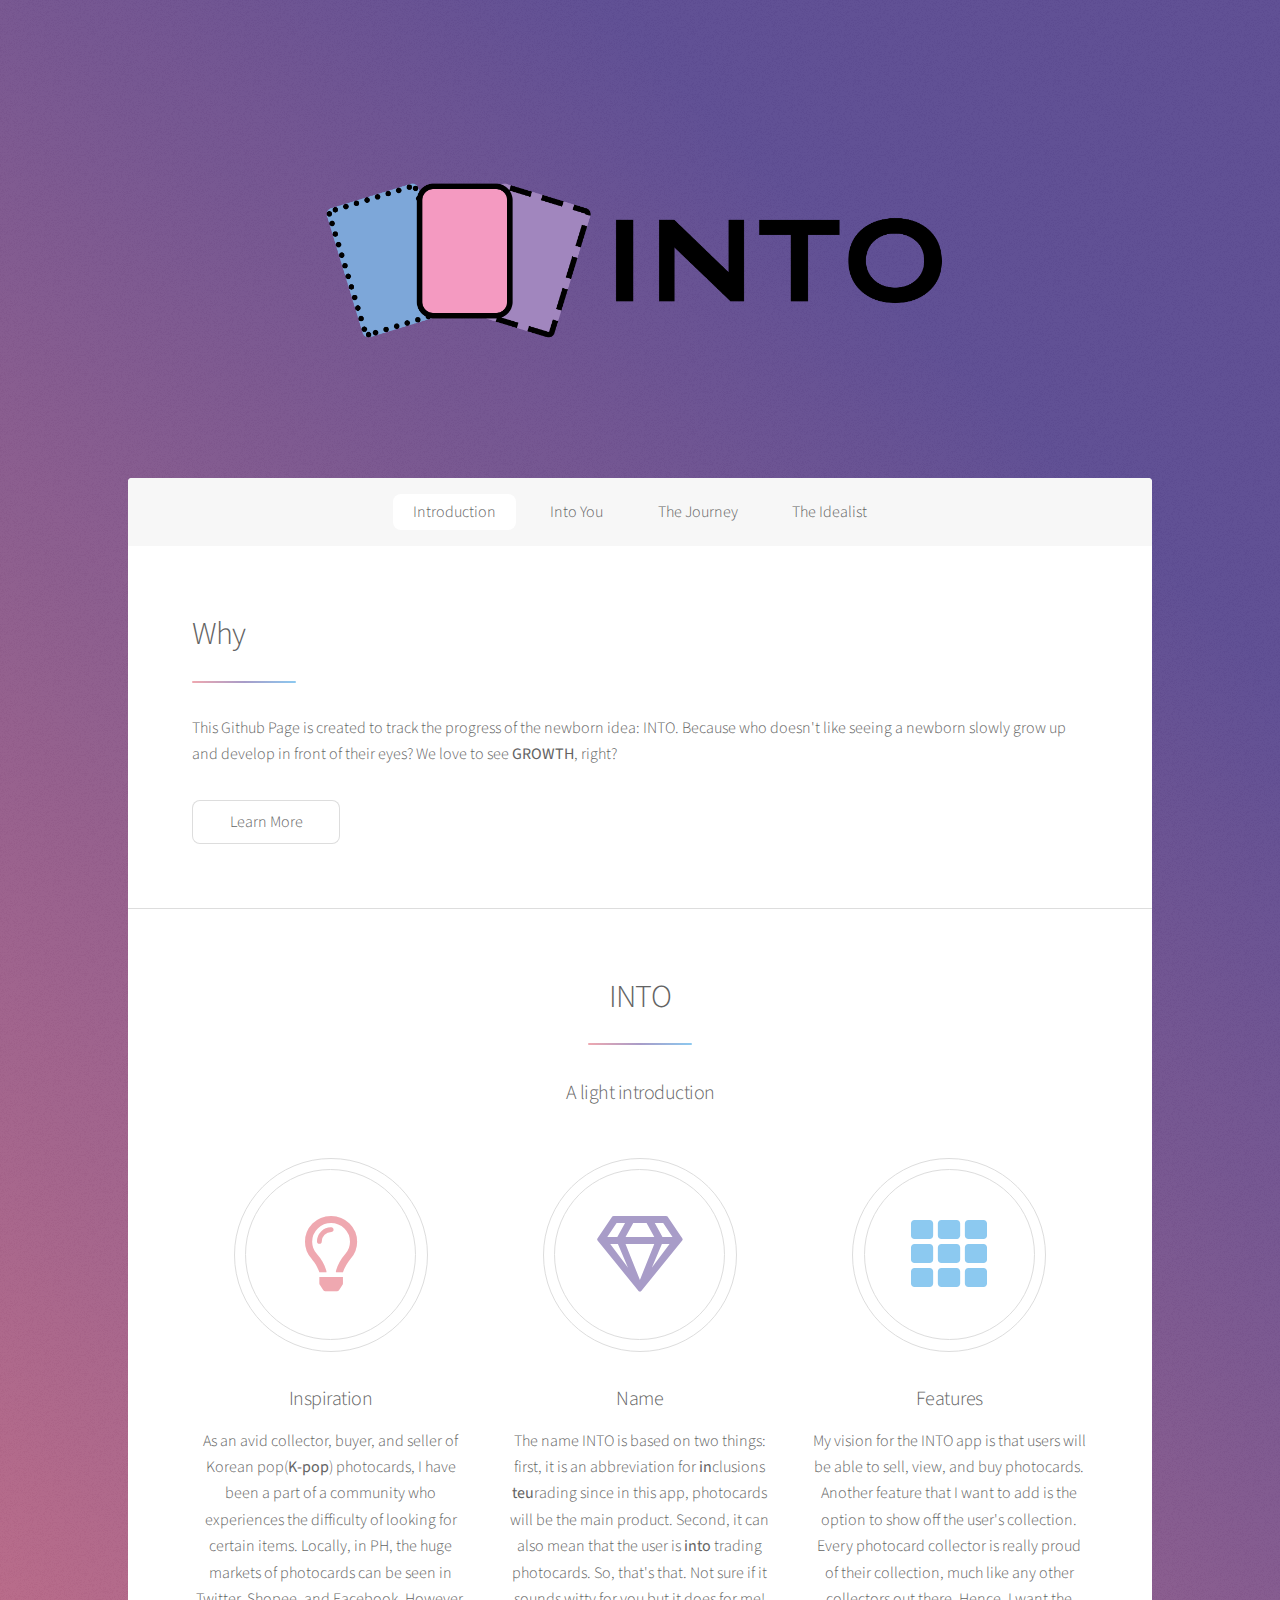
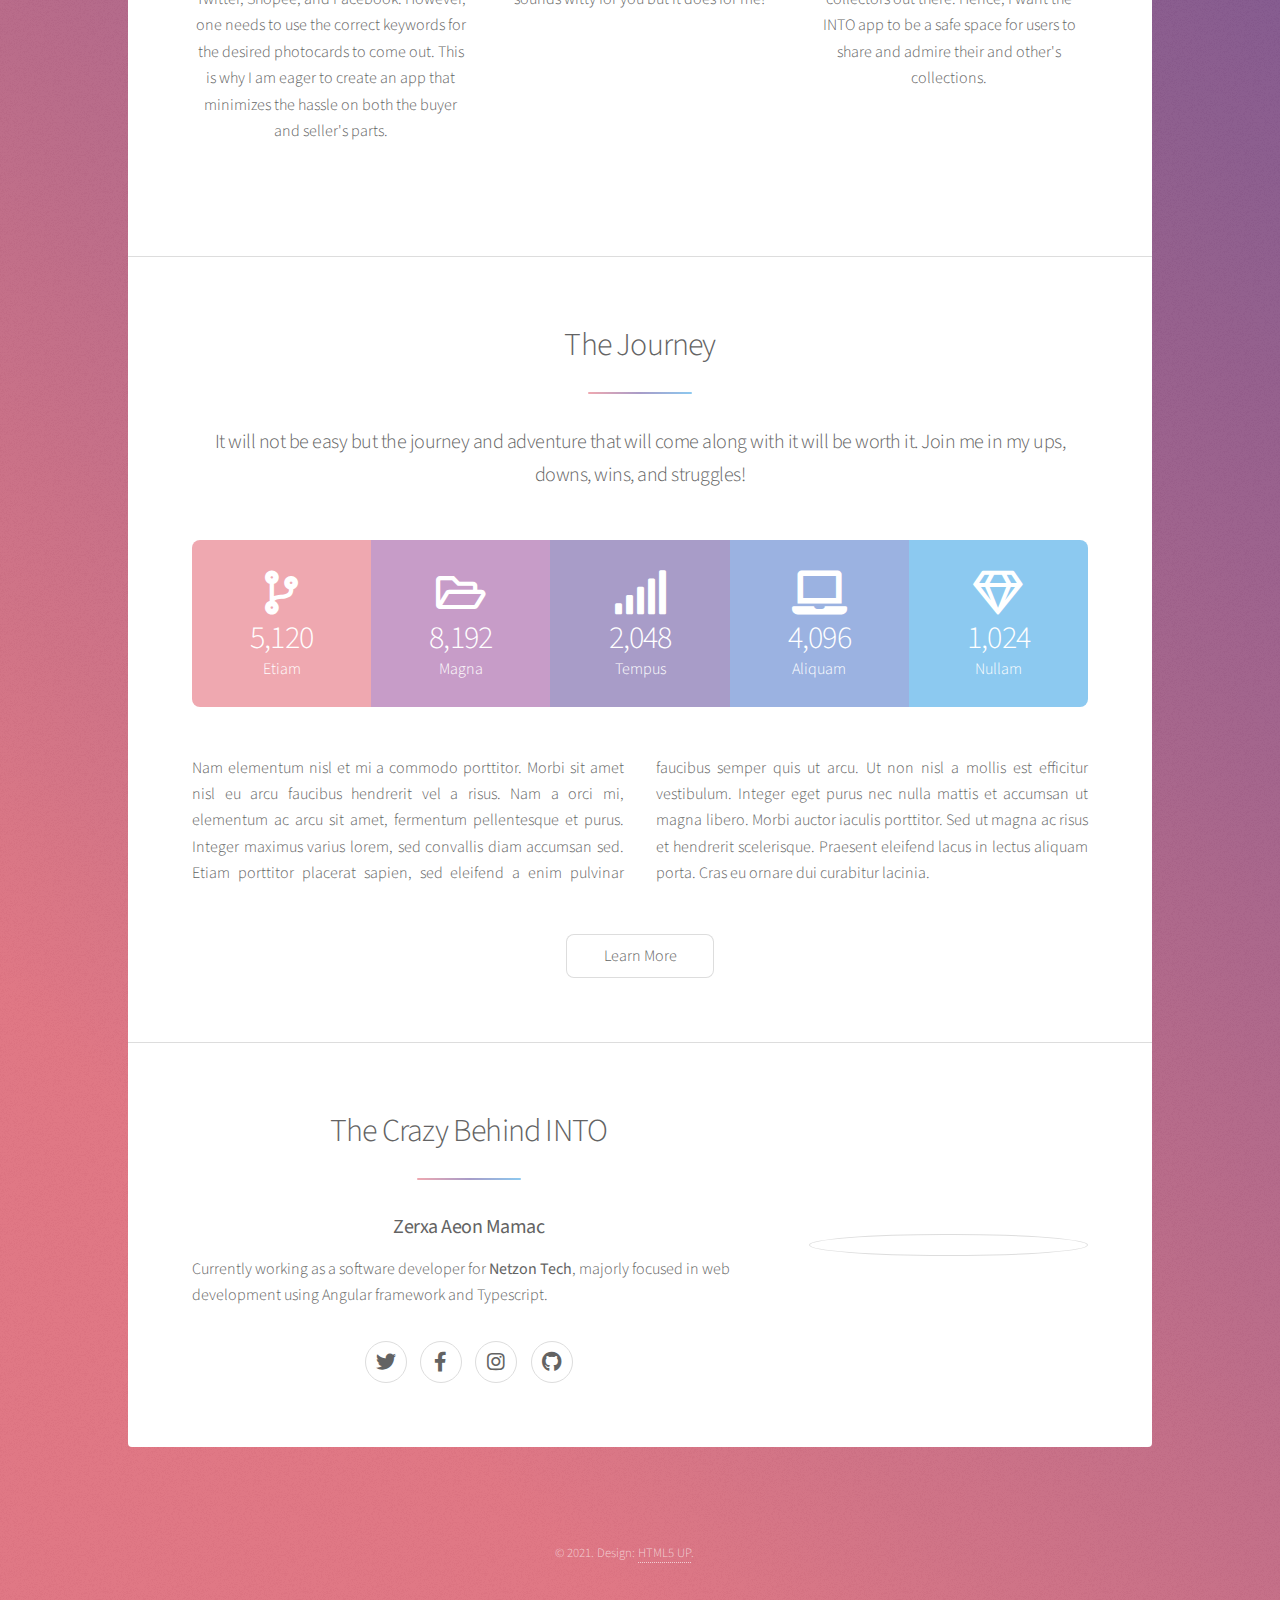
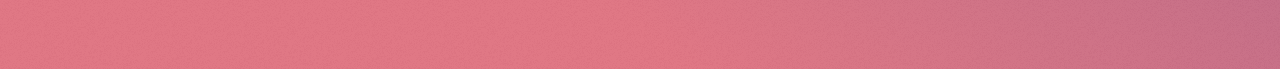
==== commit 9ba958b6: "chore(pages): Filling in the basics" ====
--- a/index.html
+++ b/index.html
@@ -6,10 +6,11 @@
 -->
 <html>
 	<head>
-		<title>Stellar by HTML5 UP</title>
+		<title>Into</title>
 		<meta charset="utf-8" />
 		<meta name="viewport" content="width=device-width, initial-scale=1, user-scalable=no" />
 		<link rel="stylesheet" href="assets/css/main.css" />
+		<link rel="icon" type="image/x-icon" href="images/into-icon.ico">
 		<noscript><link rel="stylesheet" href="assets/css/noscript.css" /></noscript>
 	</head>
 	<body class="is-preload">
@@ -19,78 +20,98 @@
 
 				<!-- Header -->
 					<header id="header" class="alt">
-						<span class="logo"><img src="images/logo.svg" alt="" /></span>
-						<h1>Stellar</h1>
-						<p>Just another free, fully responsive site template<br />
-						built by <a href="https://twitter.com/ajlkn">@ajlkn</a> for <a href="https://html5up.net">HTML5 UP</a>.</p>
+						<span class="logo"><img src="images/into-horizontal.png" alt="" /></span>
 					</header>
 
 				<!-- Nav -->
 					<nav id="nav">
 						<ul>
-							<li><a href="#intro" class="active">Introduction</a></li>
-							<li><a href="#first">First Section</a></li>
-							<li><a href="#second">Second Section</a></li>
-							<li><a href="#cta">Get Started</a></li>
+							<li><a href="#first" class="active">Introduction</a></li>
+							<li><a href="#second">Into You</a></li>
+							<li><a href="#third">The Journey</a></li>
+							<li><a href="#fourth">The Idealist</a></li>
 						</ul>
 					</nav>
 
 				<!-- Main -->
 					<div id="main">
 
-						<!-- Introduction -->
-							<section id="intro" class="main">
+						<!-- First Section -->
+							<section id="first" class="main">
 								<div class="spotlight">
 									<div class="content">
 										<header class="major">
-											<h2>Ipsum sed adipiscing</h2>
+											<h2>Why</h2>
 										</header>
-										<p>Sed lorem ipsum dolor sit amet nullam consequat feugiat consequat magna
-										adipiscing magna etiam amet veroeros. Lorem ipsum dolor tempus sit cursus.
-										Tempus nisl et nullam lorem ipsum dolor sit amet aliquam.</p>
+										<p>
+											This Github Page is created to track the progress of the newborn idea: INTO.
+											Because who doesn't like seeing a newborn slowly grow up and develop in front 
+											of their eyes? We love to see <b>GROWTH</b>, right?
+										</p>
 										<ul class="actions">
-											<li><a href="generic.html" class="button">Learn More</a></li>
+											<li><a href="#second" class="button">Learn More</a></li>
 										</ul>
 									</div>
-									<span class="image"><img src="images/pic01.jpg" alt="" /></span>
+									<!-- <span class="image"><img src="images/pic01.jpg" alt="" /></span> -->
 								</div>
 							</section>
 
-						<!-- First Section -->
-							<section id="first" class="main special">
+						<!-- Second Section -->
+							<section id="second" class="main special">
 								<header class="major">
-									<h2>Magna veroeros</h2>
+									<h2>INTO</h2>
+									<p>A light introduction</p>
 								</header>
 								<ul class="features">
 									<li>
-										<span class="icon solid major style1 fa-code"></span>
-										<h3>Ipsum consequat</h3>
-										<p>Sed lorem amet ipsum dolor et amet nullam consequat a feugiat consequat tempus veroeros sed consequat.</p>
+										<span class="icon regular major style1 fa-lightbulb"></span>
+										<h3>Inspiration</h3>
+										<p>
+											As an avid collector, buyer, and seller of Korean pop(<b>K-pop</b>) photocards,
+											I have been a part of a community who experiences the difficulty of looking for
+											certain items. Locally, in PH, the huge markets of photocards can be seen in Twitter, 
+											Shopee, and Facebook. However, one needs to use the correct keywords for the desired 
+											photocards to come out. This is why I am eager to create an app that minimizes the 
+											hassle on both the buyer and seller's parts.
+										</p>
 									</li>
 									<li>
-										<span class="icon major style3 fa-copy"></span>
-										<h3>Amed sed feugiat</h3>
-										<p>Sed lorem amet ipsum dolor et amet nullam consequat a feugiat consequat tempus veroeros sed consequat.</p>
+										<span class="icon major style3 fa-gem"></span>
+										<h3>Name</h3>
+										<p>
+											The name INTO is based on two things: first, it is an abbreviation for <b>in</b>clusions
+											<b>teu</b>rading since in this app, photocards will be the main product. Second, it can
+											also mean that the user is <b>into</b> trading photocards. So, that's that. Not sure if
+											it sounds witty for you but it does for me!
+										</p>
 									</li>
 									<li>
-										<span class="icon major style5 fa-gem"></span>
-										<h3>Dolor nullam</h3>
-										<p>Sed lorem amet ipsum dolor et amet nullam consequat a feugiat consequat tempus veroeros sed consequat.</p>
+										<span class="icon solid major style5 fa-th"></span>
+										<h3>Features</h3>
+										<p>
+											My vision for the INTO app is that users will be able to sell, view, and buy photocards.
+											Another feature that I want to add is the option to show off the user's collection. Every
+											photocard collector is really proud of their collection, much like any other collectors
+											out there. Hence, I want the INTO app to be a safe space for users to share and admire their
+											and other's collections.
+										</p>
 									</li>
 								</ul>
 								<footer class="major">
 									<ul class="actions special">
-										<li><a href="generic.html" class="button">Learn More</a></li>
+										<!-- <li><a href="generic.html" class="button">Learn More</a></li> -->
 									</ul>
 								</footer>
 							</section>
 
-						<!-- Second Section -->
-							<section id="second" class="main special">
+						<!-- Third Section -->
+							<section id="third" class="main special">
 								<header class="major">
-									<h2>Ipsum consequat</h2>
-									<p>Donec imperdiet consequat consequat. Suspendisse feugiat congue<br />
-									posuere. Nulla massa urna, fermentum eget quam aliquet.</p>
+									<h2>The Journey</h2>
+									<p>
+										It will not be easy but the journey and adventure that will come along
+										with it will be worth it. Join me in my ups, downs, wins, and struggles!
+									</p>
 								</header>
 								<ul class="statistics">
 									<li class="style1">
@@ -122,26 +143,34 @@
 								</footer>
 							</section>
 
-						<!-- Get Started -->
-							<section id="cta" class="main special">
-								<header class="major">
-									<h2>Congue imperdiet</h2>
-									<p>Donec imperdiet consequat consequat. Suspendisse feugiat congue<br />
-									posuere. Nulla massa urna, fermentum eget quam aliquet.</p>
-								</header>
-								<footer class="major">
-									<ul class="actions special">
-										<li><a href="generic.html" class="button primary">Get Started</a></li>
-										<li><a href="generic.html" class="button">Learn More</a></li>
-									</ul>
-								</footer>
+						<!-- Fourth Section -->
+							<section id="fourth" class="main special">
+								<div class="spotlight">
+									<div class="content">
+										<header class="major">
+											<h2>The Crazy Behind INTO</h2>
+										</header>
+										<h3><b>Zerxa Aeon Mamac</b></h3>
+										<p style="text-align: left;">
+											Currently working as a software developer for <b>Netzon Tech</b>,
+											majorly focused in web development using Angular framework and Typescript.
+										</p>
+										<ul class="icons">
+											<li><a href="https://twitter.com/zerxeedo" class="icon brands fa-twitter alt"><span class="label">Twitter</span></a></li>
+											<li><a href="https://www.facebook.com/zerxzee/" class="icon brands fa-facebook-f alt"><span class="label">Facebook</span></a></li>
+											<li><a href="https://www.instagram.com/zerxzee/" class="icon brands fa-instagram alt"><span class="label">Instagram</span></a></li>
+											<li><a href="https://www.github.com/zerxzee/" class="icon brands fa-github alt"><span class="label">GitHub</span></a></li>
+										</ul>
+									</div>
+									<span class="image"><img src="images/profile.jpg" alt="" /></span>
+								</div>
 							</section>
 
 					</div>
 
 				<!-- Footer -->
 					<footer id="footer">
-						<section>
+						<!-- <section>
 							<h2>Aliquam sed mauris</h2>
 							<p>Sed lorem ipsum dolor sit amet et nullam consequat feugiat consequat magna adipiscing tempus etiam dolore veroeros. eget dapibus mauris. Cras aliquet, nisl ut viverra sollicitudin, ligula erat egestas velit, vitae tincidunt odio.</p>
 							<ul class="actions">
@@ -165,8 +194,8 @@
 								<li><a href="#" class="icon brands fa-github alt"><span class="label">GitHub</span></a></li>
 								<li><a href="#" class="icon brands fa-dribbble alt"><span class="label">Dribbble</span></a></li>
 							</ul>
-						</section>
-						<p class="copyright">&copy; Untitled. Design: <a href="https://html5up.net">HTML5 UP</a>.</p>
+						</section> -->
+						<p class="copyright">&copy; 2021. Design: <a href="https://html5up.net">HTML5 UP</a>.</p>
 					</footer>
 
 			</div>
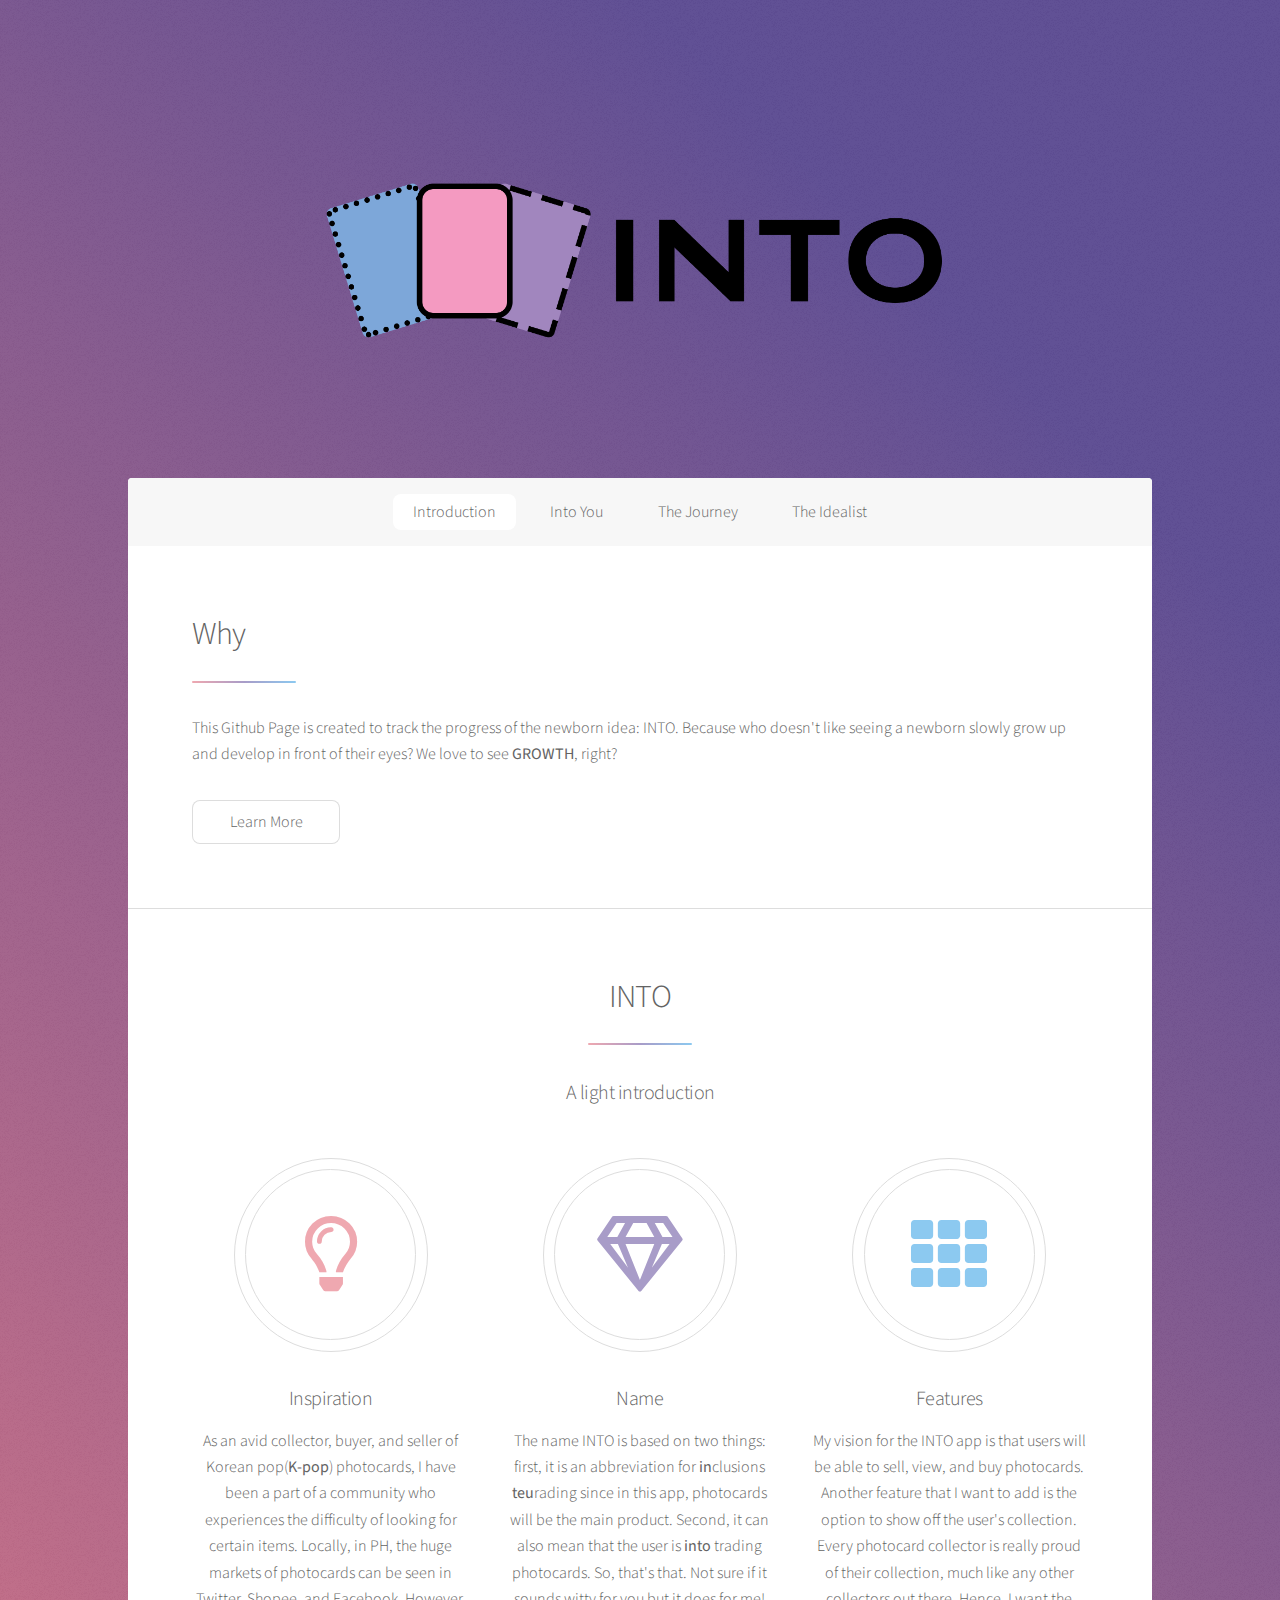
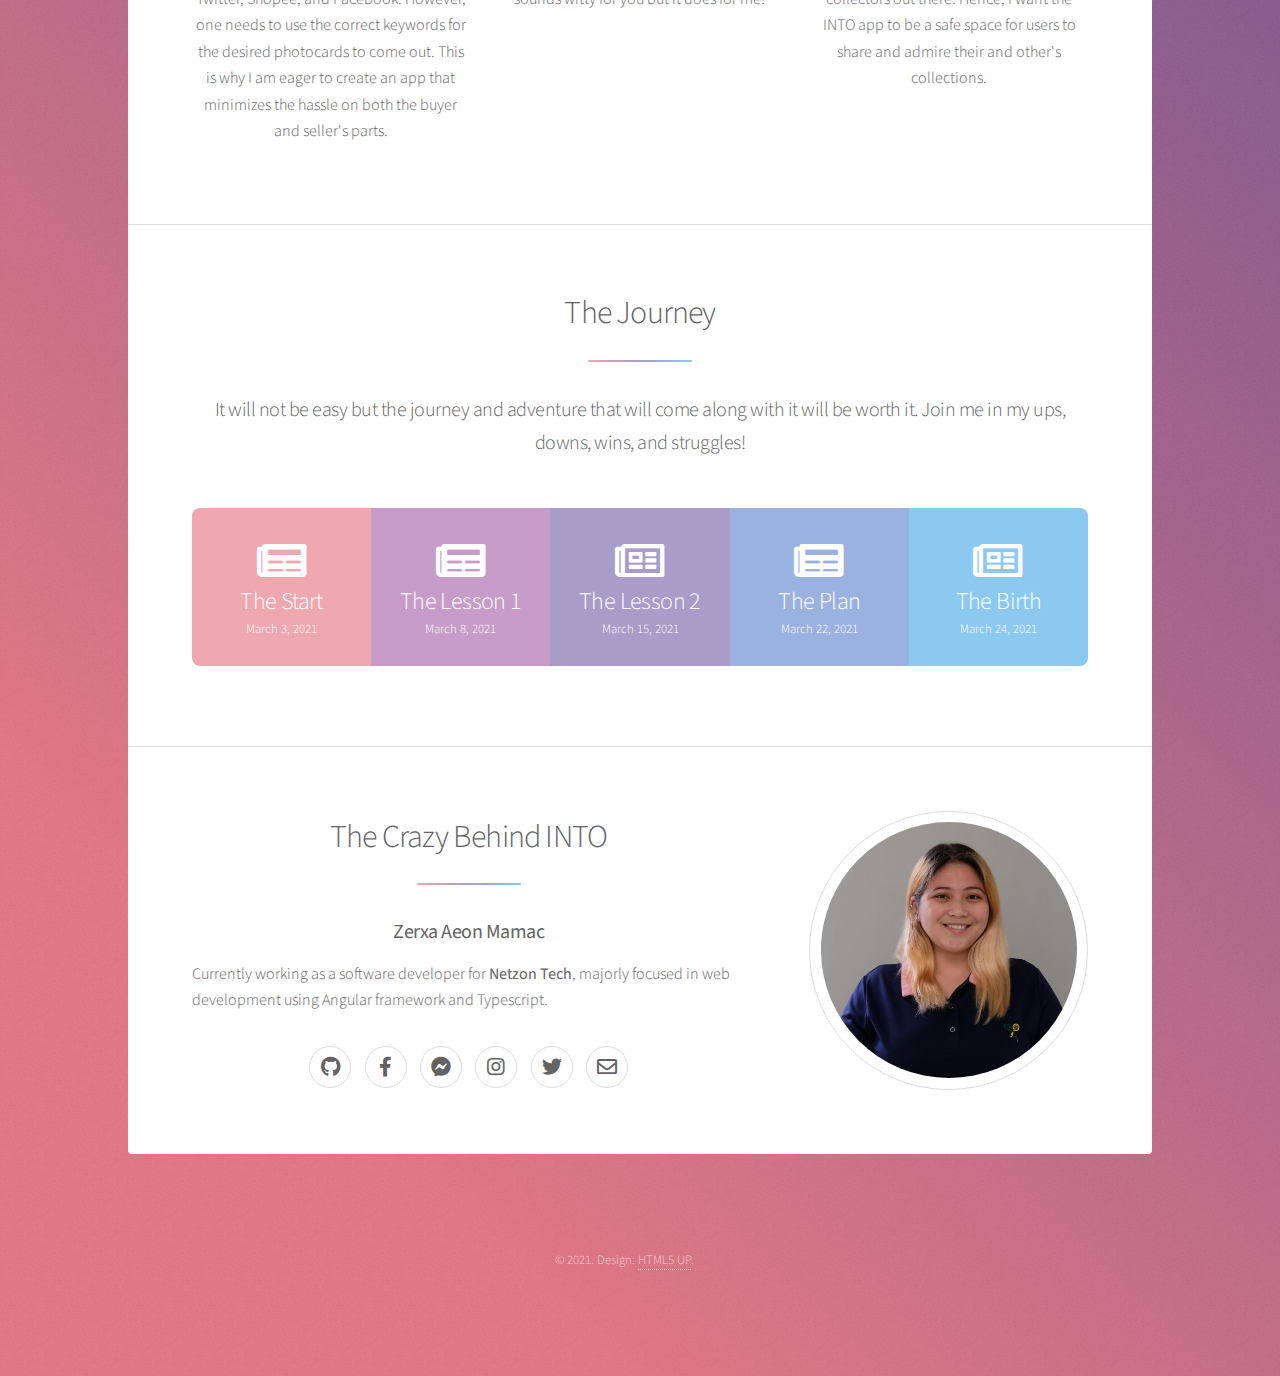
==== commit c8e1798d: "chore(pages): Prepare for individual articles" ====
--- a/index.html
+++ b/index.html
@@ -97,11 +97,6 @@
 										</p>
 									</li>
 								</ul>
-								<footer class="major">
-									<ul class="actions special">
-										<!-- <li><a href="generic.html" class="button">Learn More</a></li> -->
-									</ul>
-								</footer>
 							</section>
 
 						<!-- Third Section -->
@@ -115,32 +110,31 @@
 								</header>
 								<ul class="statistics">
 									<li class="style1">
-										<span class="icon solid fa-code-branch"></span>
-										<strong>5,120</strong> Etiam
+										<span class="icon solid fa-newspaper"></span>
+										<strong>The Start</strong>
+										<span class="date">March 3, 2021</span>
 									</li>
 									<li class="style2">
-										<span class="icon fa-folder-open"></span>
-										<strong>8,192</strong> Magna
+										<span class="icon solid fa-newspaper"></span>
+										<strong>The Lesson 1</strong>
+										<span class="date">March 8, 2021</span>
 									</li>
 									<li class="style3">
-										<span class="icon solid fa-signal"></span>
-										<strong>2,048</strong> Tempus
+										<span class="icon regular fa-newspaper"></span>
+										<strong>The Lesson 2</strong> 
+										<span class="date">March 15, 2021</span>
 									</li>
 									<li class="style4">
-										<span class="icon solid fa-laptop"></span>
-										<strong>4,096</strong> Aliquam
+										<span class="icon solid fa-newspaper"></span>
+										<strong>The Plan</strong> 
+										<span class="date">March 22, 2021</span>
 									</li>
 									<li class="style5">
-										<span class="icon fa-gem"></span>
-										<strong>1,024</strong> Nullam
+										<span class="icon fa-newspaper"></span>
+										<strong>The Birth</strong> 
+										<span class="date">March 24, 2021</span>
 									</li>
 								</ul>
-								<p class="content">Nam elementum nisl et mi a commodo porttitor. Morbi sit amet nisl eu arcu faucibus hendrerit vel a risus. Nam a orci mi, elementum ac arcu sit amet, fermentum pellentesque et purus. Integer maximus varius lorem, sed convallis diam accumsan sed. Etiam porttitor placerat sapien, sed eleifend a enim pulvinar faucibus semper quis ut arcu. Ut non nisl a mollis est efficitur vestibulum. Integer eget purus nec nulla mattis et accumsan ut magna libero. Morbi auctor iaculis porttitor. Sed ut magna ac risus et hendrerit scelerisque. Praesent eleifend lacus in lectus aliquam porta. Cras eu ornare dui curabitur lacinia.</p>
-								<footer class="major">
-									<ul class="actions special">
-										<li><a href="generic.html" class="button">Learn More</a></li>
-									</ul>
-								</footer>
 							</section>
 
 						<!-- Fourth Section -->
@@ -156,13 +150,15 @@
 											majorly focused in web development using Angular framework and Typescript.
 										</p>
 										<ul class="icons">
-											<li><a href="https://twitter.com/zerxeedo" class="icon brands fa-twitter alt"><span class="label">Twitter</span></a></li>
-											<li><a href="https://www.facebook.com/zerxzee/" class="icon brands fa-facebook-f alt"><span class="label">Facebook</span></a></li>
-											<li><a href="https://www.instagram.com/zerxzee/" class="icon brands fa-instagram alt"><span class="label">Instagram</span></a></li>
-											<li><a href="https://www.github.com/zerxzee/" class="icon brands fa-github alt"><span class="label">GitHub</span></a></li>
+											<li><a target="_blank" href="https://www.github.com/zerxzee/" class="icon brands fa-github alt"><span class="label">GitHub</span></a></li>
+											<li><a target="_blank" href="https://www.facebook.com/zerxzee/" class="icon brands fa-facebook-f alt"><span class="label">Facebook</span></a></li>
+											<li><a target="_blank" href="https://www.messenger.com/t/zerxzee/" class="icon brands fa-facebook-messenger alt"><span class="label">Messenger</span></a></li>
+											<li><a target="_blank" href="https://www.instagram.com/zerxzee/" class="icon brands fa-instagram alt"><span class="label">Instagram</span></a></li>
+											<li><a target="_blank" href="https://twitter.com/zerxeedo" class="icon brands fa-twitter alt"><span class="label">Twitter</span></a></li>
+											<li><a target="_blank" href="mailto:zerxa.mamac@netzontech.com" class="icon fa-envelope alt"><span class="label">Email</span></a></li>
 										</ul>
 									</div>
-									<span class="image"><img src="images/profile.jpg" alt="" /></span>
+									<span class="image"><img src="images/profile.JPG" alt="" /></span>
 								</div>
 							</section>
 
@@ -170,31 +166,6 @@
 
 				<!-- Footer -->
 					<footer id="footer">
-						<!-- <section>
-							<h2>Aliquam sed mauris</h2>
-							<p>Sed lorem ipsum dolor sit amet et nullam consequat feugiat consequat magna adipiscing tempus etiam dolore veroeros. eget dapibus mauris. Cras aliquet, nisl ut viverra sollicitudin, ligula erat egestas velit, vitae tincidunt odio.</p>
-							<ul class="actions">
-								<li><a href="generic.html" class="button">Learn More</a></li>
-							</ul>
-						</section>
-						<section>
-							<h2>Etiam feugiat</h2>
-							<dl class="alt">
-								<dt>Address</dt>
-								<dd>1234 Somewhere Road &bull; Nashville, TN 00000 &bull; USA</dd>
-								<dt>Phone</dt>
-								<dd>(000) 000-0000 x 0000</dd>
-								<dt>Email</dt>
-								<dd><a href="#">information@untitled.tld</a></dd>
-							</dl>
-							<ul class="icons">
-								<li><a href="#" class="icon brands fa-twitter alt"><span class="label">Twitter</span></a></li>
-								<li><a href="#" class="icon brands fa-facebook-f alt"><span class="label">Facebook</span></a></li>
-								<li><a href="#" class="icon brands fa-instagram alt"><span class="label">Instagram</span></a></li>
-								<li><a href="#" class="icon brands fa-github alt"><span class="label">GitHub</span></a></li>
-								<li><a href="#" class="icon brands fa-dribbble alt"><span class="label">Dribbble</span></a></li>
-							</ul>
-						</section> -->
 						<p class="copyright">&copy; 2021. Design: <a href="https://html5up.net">HTML5 UP</a>.</p>
 					</footer>
 
--- a/assets/css/main.css
+++ b/assets/css/main.css
@@ -2905,11 +2905,15 @@
 
 			.statistics li strong, .statistics li b {
 				display: block;
-				font-size: 2em;
+				font-size: 1.5em;
 				line-height: 1.1;
 				color: inherit !important;
 				font-weight: 300;
 				letter-spacing: -0.025em;
+			}
+
+			.statistics li span.date {
+				font-size: 0.8em;
 			}
 
 			.statistics li:first-child {
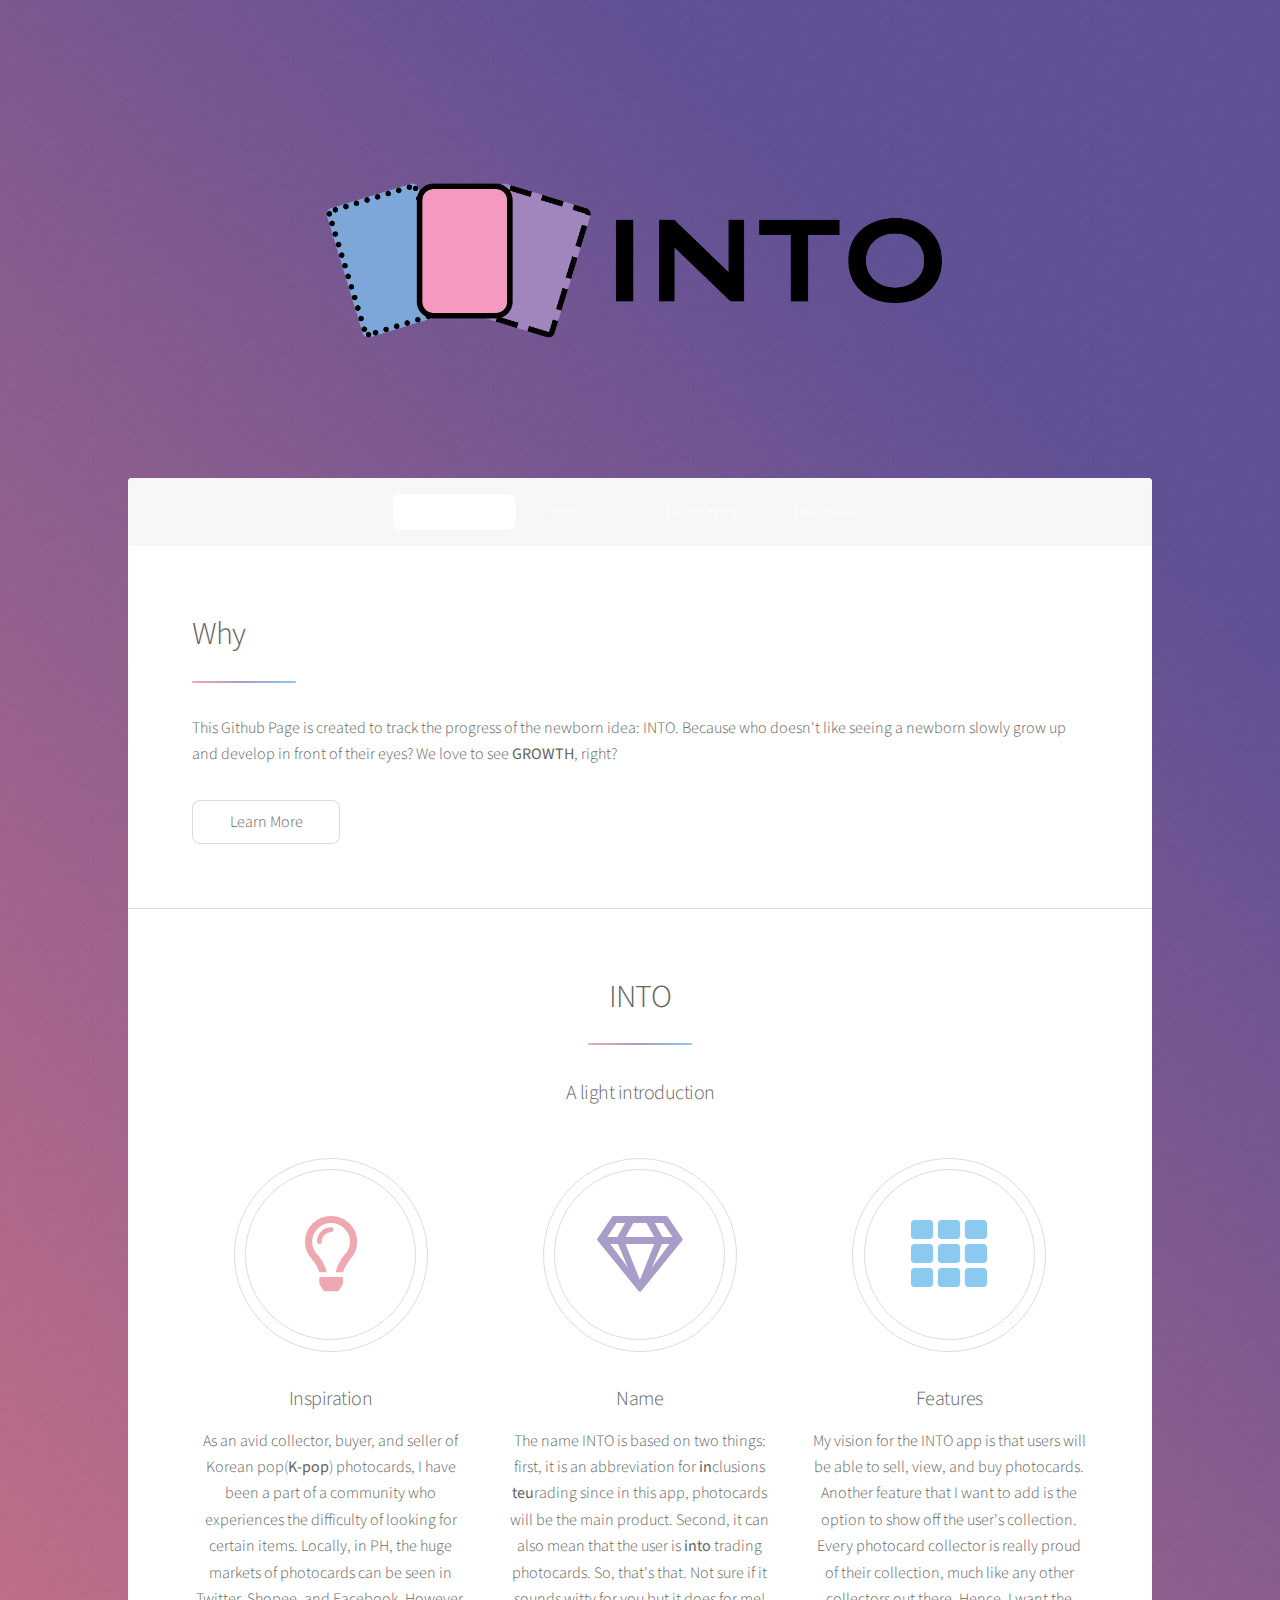
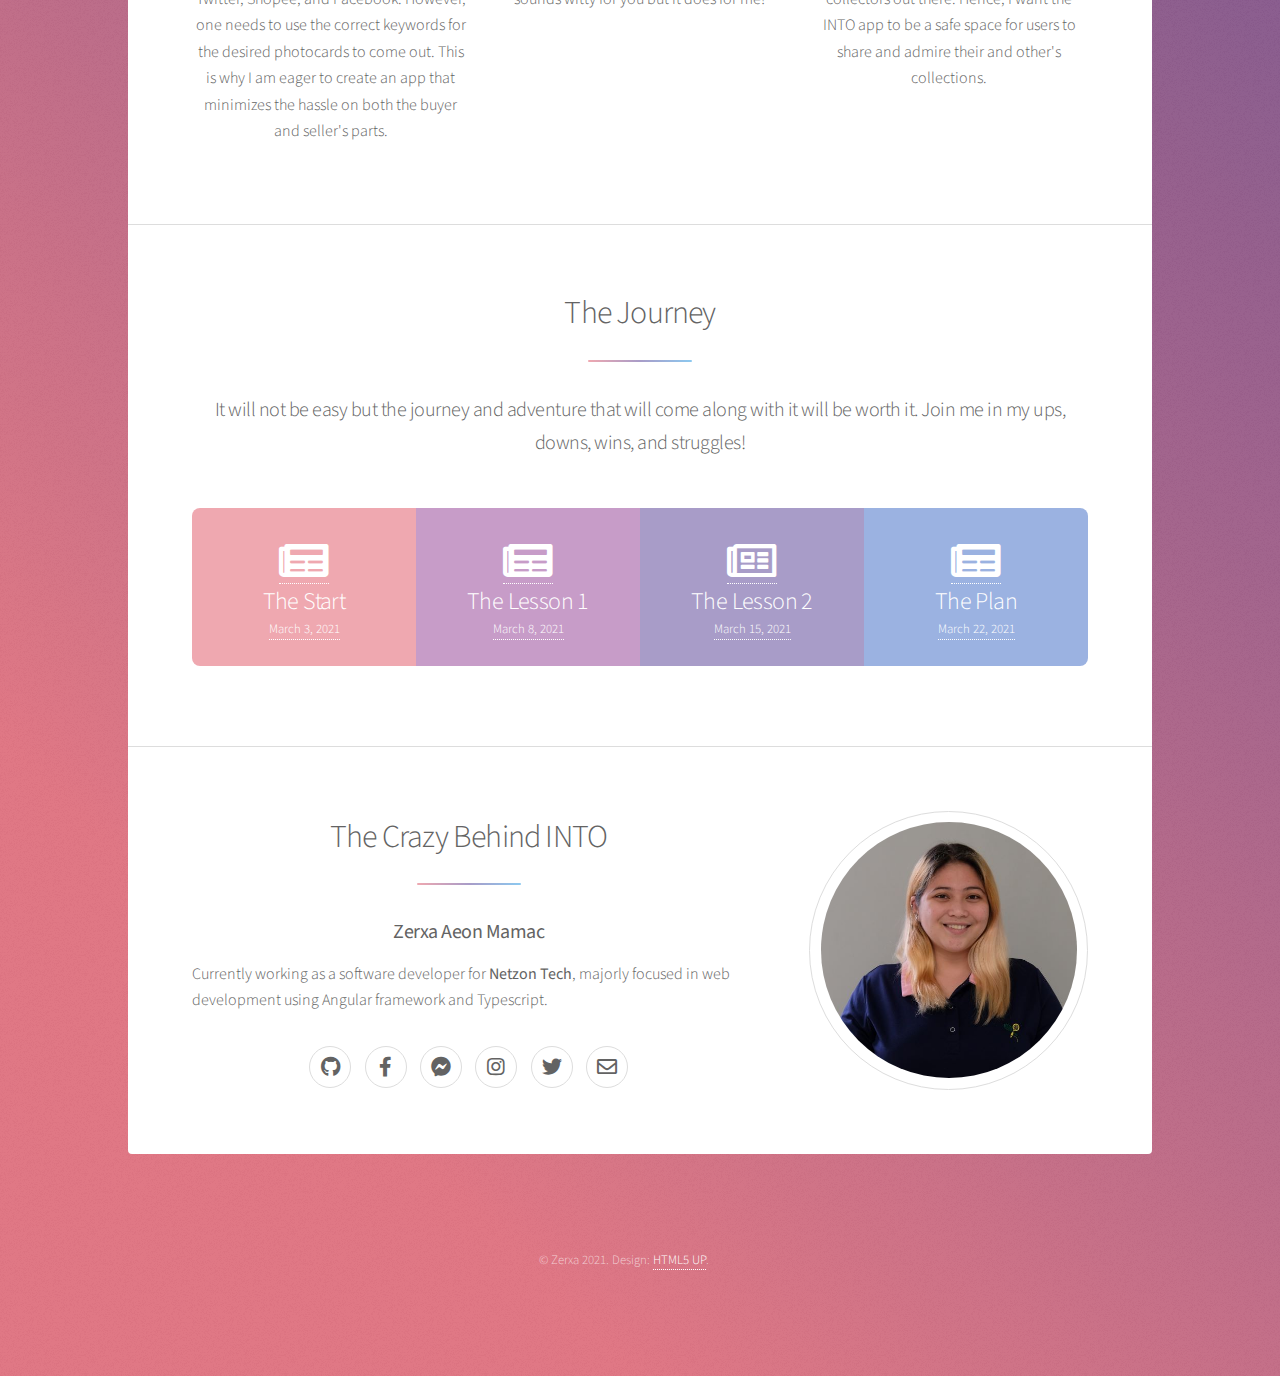
==== commit 37525a95: "chore(articles): Publish all articles" ====
--- a/index.html
+++ b/index.html
@@ -109,31 +109,39 @@
 									</p>
 								</header>
 								<ul class="statistics">
-									<li class="style1">
-										<span class="icon solid fa-newspaper"></span>
-										<strong>The Start</strong>
-										<span class="date">March 3, 2021</span>
-									</li>
+										<li class="style1">
+											<a href="./articles/article_01.html">
+												<span class="icon solid fa-newspaper"></span>
+												<strong>The Start</strong>
+												<span class="date">March 3, 2021</span>
+											</a>
+										</li>
 									<li class="style2">
-										<span class="icon solid fa-newspaper"></span>
-										<strong>The Lesson 1</strong>
-										<span class="date">March 8, 2021</span>
+										<a href="./articles/article_02.html">
+											<span class="icon solid fa-newspaper"></span>
+											<strong>The Lesson 1</strong>
+											<span class="date">March 8, 2021</span>
+										</a>
 									</li>
 									<li class="style3">
-										<span class="icon regular fa-newspaper"></span>
-										<strong>The Lesson 2</strong> 
-										<span class="date">March 15, 2021</span>
+										<a href="./articles/article_03.html">
+											<span class="icon regular fa-newspaper"></span>
+											<strong>The Lesson 2</strong> 
+											<span class="date">March 15, 2021</span>
+										</a>
 									</li>
 									<li class="style4">
-										<span class="icon solid fa-newspaper"></span>
-										<strong>The Plan</strong> 
-										<span class="date">March 22, 2021</span>
+										<a href="./articles/article_04.html">
+											<span class="icon solid fa-newspaper"></span>
+											<strong>The Plan</strong> 
+											<span class="date">March 22, 2021</span>
+										</a>
 									</li>
-									<li class="style5">
+									<!-- <li class="style5">
 										<span class="icon fa-newspaper"></span>
 										<strong>The Birth</strong> 
 										<span class="date">March 24, 2021</span>
-									</li>
+									</li> -->
 								</ul>
 							</section>
 
@@ -166,7 +174,7 @@
 
 				<!-- Footer -->
 					<footer id="footer">
-						<p class="copyright">&copy; 2021. Design: <a href="https://html5up.net">HTML5 UP</a>.</p>
+						<p class="copyright">&copy; Zerxa 2021. Design: <a href="https://html5up.net">HTML5 UP</a>.</p>
 					</footer>
 
 			</div>
--- a/assets/css/main.css
+++ b/assets/css/main.css
@@ -181,17 +181,23 @@
 		margin: 0 0 2em 0;
 	}
 
-		p.content {
-			-moz-columns: 20em 2;
-			-webkit-columns: 20em 2;
-			-ms-columns: 20em 2;
-			columns: 20em 2;
-			-moz-column-gap: 2em;
-			-webkit-column-gap: 2em;
-			-ms-column-gap: 2em;
-			column-gap: 2em;
-			text-align: justify;
-		}
+	p.content {
+		-moz-columns: 20em 2;
+		-webkit-columns: 20em 2;
+		-ms-columns: 20em 2;
+		columns: 20em 2;
+		-moz-column-gap: 2em;
+		-webkit-column-gap: 2em;
+		-ms-column-gap: 2em;
+		column-gap: 2em;
+		text-align: justify;
+	}
+
+	#content img {
+		width: 40%;
+		display: block;
+		margin: auto;
+	}
 
 	h1, h2, h3, h4, h5, h6 {
 		font-weight: 300;
@@ -2310,6 +2316,15 @@
 			color: #8cc9f0;
 		}
 
+		.icon.emo-style {
+			color: black;
+			cursor: pointer;
+		}
+
+		.icon.disabled {
+			color: gray;
+		}
+
 		@media screen and (max-width: 1680px) {
 
 			.icon.major:before {
@@ -2859,6 +2874,78 @@
 
 		}
 
+		/* Navigation */
+
+		.navigation {
+			display: -moz-flex;
+			display: -webkit-flex;
+			display: -ms-flex;
+			display: flex;
+			-moz-flex-wrap: wrap;
+			-webkit-flex-wrap: wrap;
+			-ms-flex-wrap: wrap;
+			flex-wrap: wrap;
+			-moz-justify-content: center;
+			-webkit-justify-content: center;
+			-ms-justify-content: center;
+			justify-content: center;
+			width: calc(100% + 2em);
+			margin: 0 0 3em -2em;
+			padding: 0 0 10px 0;
+			list-style: none;
+		}
+	
+			.navigation li {
+				/* width: calc(33.33333% - 2em); */
+				margin-left: 2em;
+				margin-top: 3em;
+				padding: 0;
+			}
+
+			a {
+				color: #ffffff;
+				text-decoration: none;
+			}
+	
+				.navigation li:nth-child(1), .navigation li:nth-child(2), .navigation li:nth-child(3) {
+					margin-top: 0;
+				}
+	
+				.navigation li > :last-child {
+					margin-bottom: 0;
+				}
+	
+			@media screen and (max-width: 980px) {
+	
+				.navigation li {
+					width: calc(50% - 2em);
+				}
+	
+					.navigation li:nth-child(3) {
+						margin-top: 3em;
+					}
+	
+			}
+	
+			@media screen and (max-width: 736px) {
+	
+				.navigation {
+					width: 100%;
+					margin: 0 0 2em 0;
+				}
+	
+					.navigation li {
+						width: 100%;
+						margin-left: 0;
+						margin-top: 2em;
+					}
+	
+						.navigation li:nth-child(2), .navigation li:nth-child(3) {
+							margin-top: 2em;
+						}
+	
+			}
+
 /* Statistics */
 
 	.statistics {
